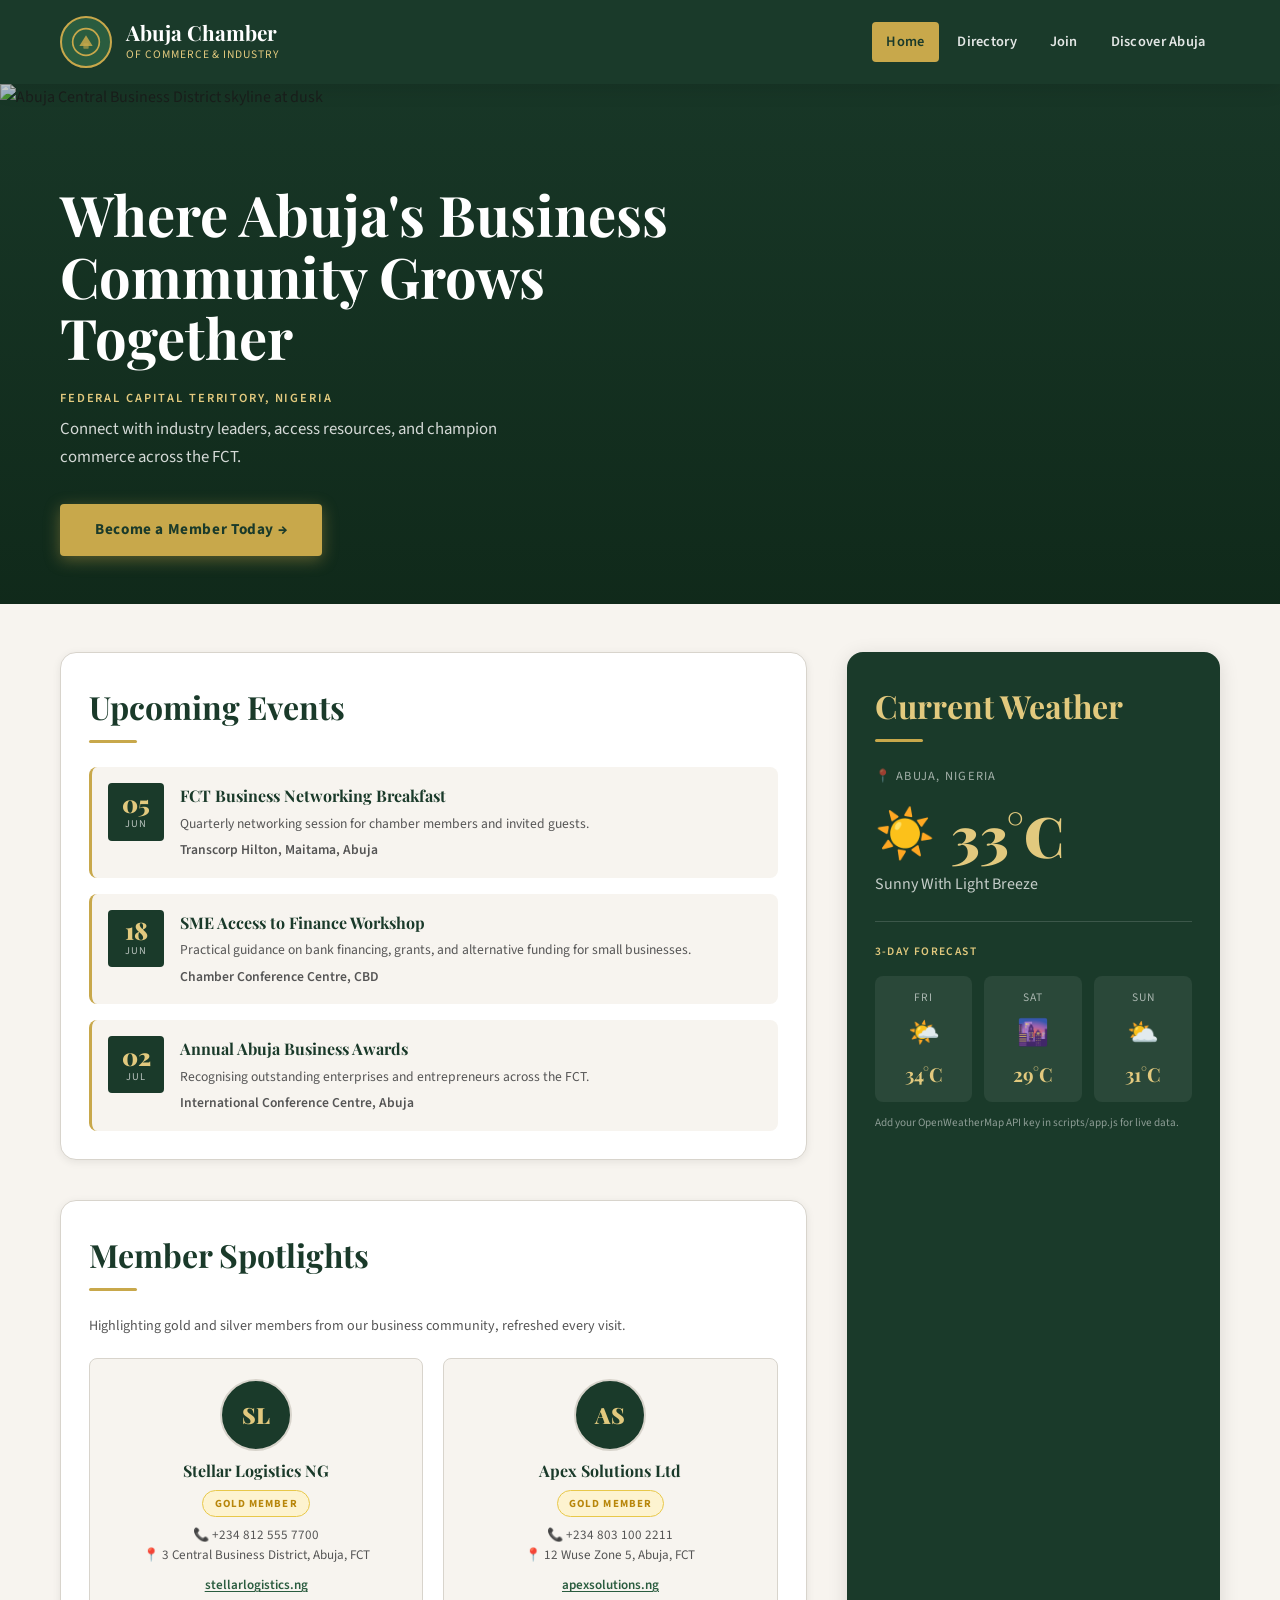
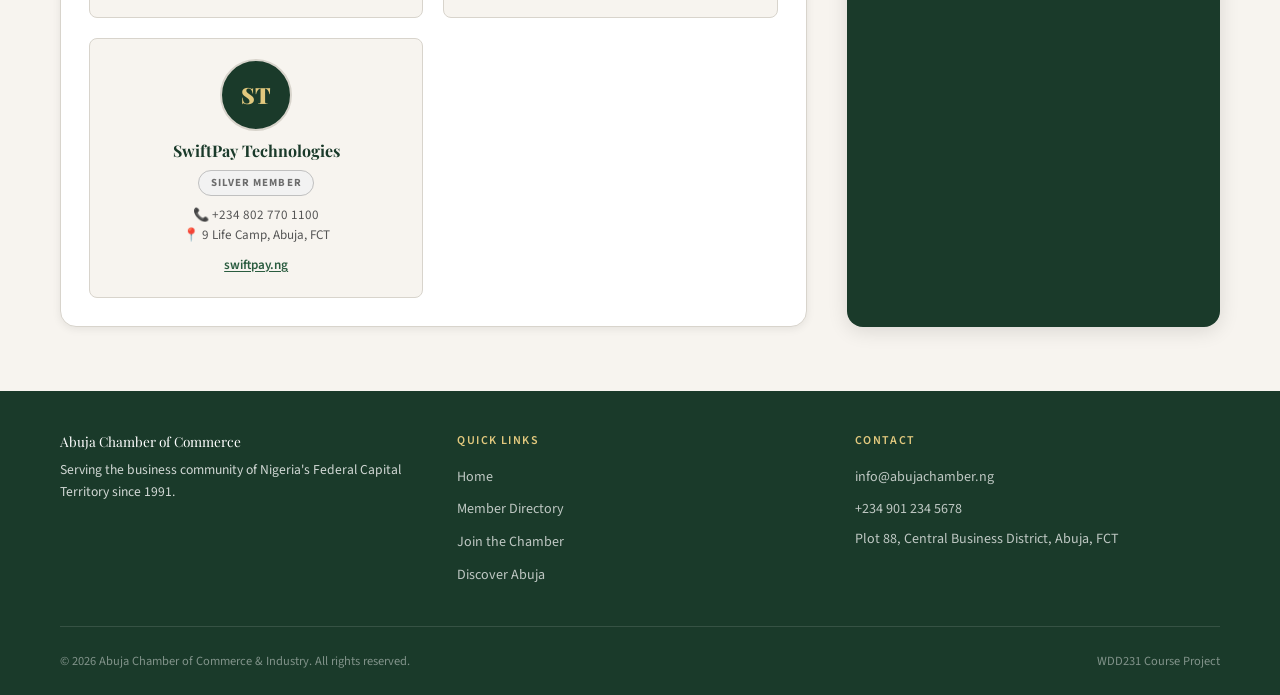
==== chamber/index.html @ aaacee03 "entire re-commit" ====
<!DOCTYPE html>
<html lang="en">
<head>
  <meta charset="UTF-8">
  <meta name="viewport" content="width=device-width, initial-scale=1.0">
  <meta name="description" content="Welcome to the Abuja Chamber of Commerce — connecting businesses, driving growth, and building community across the Federal Capital Territory of Nigeria.">
  <meta name="author" content="Abuja Chamber of Commerce">

  <meta property="og:title" content="Abuja Chamber of Commerce and Industry | Federal Capital Territory">
  <meta property="og:description" content="Connecting businesses across Abuja's Federal Capital Territory. Join Nigeria's premier business chamber today.">
  <meta property="og:type" content="website">
  <meta property="og:url" content="https://chattkato.github.io/wdd231/chamber/">
  <meta property="og:image" content="https://chattkato.github.io/wdd231/chamber/images/hero.svg">

  <title>Home | Abuja Chamber of Commerce and Industry</title>

  <link rel="icon" type="image/svg+xml" href="images/favicon.svg">

  <link rel="preconnect" href="https://fonts.googleapis.com">
  <link rel="preconnect" href="https://fonts.gstatic.com" crossorigin>
  <link href="https://fonts.googleapis.com/css2?family=Playfair+Display:wght@700;900&family=Source+Sans+3:wght@300;400;600&display=swap" rel="stylesheet">

  <link rel="stylesheet" href="styles/normalize.css">
  <link rel="stylesheet" href="styles/styles.css">
</head>
<body>

  <header class="site-header">
    <div class="container header-inner">

      <div class="brand">
        <div class="brand-logo" aria-hidden="true">
          <svg viewBox="0 0 48 48" fill="none" xmlns="http://www.w3.org/2000/svg">
            <circle cx="24" cy="24" r="20" stroke="#c8a84b" stroke-width="2.5"/>
            <path d="M14 30 L24 14 L34 30 Z" fill="#c8a84b" opacity="0.85"/>
            <rect x="20" y="26" width="8" height="8" rx="1" fill="#c8a84b" opacity="0.6"/>
          </svg>
        </div>
        <div class="brand-text">
          <span class="brand-name">Abuja Chamber</span>
          <span class="brand-sub">of Commerce &amp; Industry</span>
        </div>
      </div>

      <button
        class="nav-toggle"
        aria-label="Toggle navigation menu"
        aria-expanded="false"
        aria-controls="main-nav"
        type="button"
      >
        <span></span>
        <span></span>
        <span></span>
      </button>

      <nav class="site-nav" id="main-nav" aria-label="Main navigation">
        <ul role="list">
          <li><a href="index.html" aria-current="page">Home</a></li>
          <li><a href="directory.html">Directory</a></li>
          <li><a href="join.html">Join</a></li>
          <li><a href="discover.html">Discover Abuja</a></li>
        </ul>
      </nav>

    </div>
  </header>

  <main id="main-content">

    <section class="hero" aria-label="Welcome banner">

      <img
        class="hero-image"
        src="images/hero.svg"
        alt="Abuja Central Business District skyline at dusk"
        loading="eager"
        width="1200"
        height="520"
      >

      <div class="hero-overlay" aria-hidden="true"></div>

      <div class="hero-content container">
        <h1 class="hero-title">Where Abuja's Business Community Grows Together</h1>
        <p class="hero-eyebrow">Federal Capital Territory, Nigeria</p>
        <p class="hero-subtitle">Connect with industry leaders, access resources, and champion commerce across the FCT.</p>
        <a href="join.html" class="cta-btn">Become a Member Today &rarr;</a>
      </div>

    </section>

    <div class="home-main">
      <div class="container">
        <div class="home-grid">

          <section class="events-section" aria-labelledby="events-heading">
            <h2 class="section-title" id="events-heading">Upcoming Events</h2>

            <div class="events-list">

              <article class="event-card">
                <div class="event-date" aria-label="June 5">
                  <span class="day">05</span>
                  <span class="month">Jun</span>
                </div>
                <div class="event-info">
                  <h3>FCT Business Networking Breakfast</h3>
                  <p>Quarterly networking session for chamber members and invited guests.</p>
                  <p class="event-location">Transcorp Hilton, Maitama, Abuja</p>
                </div>
              </article>

              <article class="event-card">
                <div class="event-date" aria-label="June 18">
                  <span class="day">18</span>
                  <span class="month">Jun</span>
                </div>
                <div class="event-info">
                  <h3>SME Access to Finance Workshop</h3>
                  <p>Practical guidance on bank financing, grants, and alternative funding for small businesses.</p>
                  <p class="event-location">Chamber Conference Centre, CBD</p>
                </div>
              </article>

              <article class="event-card">
                <div class="event-date" aria-label="July 2">
                  <span class="day">02</span>
                  <span class="month">Jul</span>
                </div>
                <div class="event-info">
                  <h3>Annual Abuja Business Awards</h3>
                  <p>Recognising outstanding enterprises and entrepreneurs across the FCT.</p>
                  <p class="event-location">International Conference Centre, Abuja</p>
                </div>
              </article>

            </div>
          </section>

          <section class="weather-section" aria-labelledby="weather-heading">
            <h2 class="section-title" id="weather-heading">Current Weather</h2>
            <div id="weather-container" aria-live="polite">
              <p class="weather-loading">Loading weather data&hellip;</p>
            </div>
          </section>

          <section class="spotlight-section" aria-labelledby="spotlight-heading">
            <h2 class="section-title" id="spotlight-heading">Member Spotlights</h2>
            <p class="spotlight-intro">Highlighting gold and silver members from our business community, refreshed every visit.</p>
            <div class="spotlight-grid" id="spotlight-grid" aria-live="polite">
              <p class="spotlight-loading">Loading member spotlights&hellip;</p>
            </div>
          </section>

        </div>
      </div>
    </div>

  </main>

  <footer class="site-footer">
    <div class="container">
      <div class="footer-grid">

        <div class="footer-brand">
          <p class="footer-brand-name">Abuja Chamber of Commerce</p>
          <p>Serving the business community of Nigeria's Federal Capital Territory since 1991.</p>
        </div>

        <div class="footer-col">
          <h2>Quick Links</h2>
          <ul role="list">
            <li><a href="index.html">Home</a></li>
            <li><a href="directory.html">Member Directory</a></li>
            <li><a href="join.html">Join the Chamber</a></li>
            <li><a href="discover.html">Discover Abuja</a></li>
          </ul>
        </div>

        <div class="footer-col">
          <h2>Contact</h2>
          <ul role="list">
            <li><a href="mailto:info@abujachamber.ng">info@abujachamber.ng</a></li>
            <li><a href="tel:+2349012345678">+234 901 234 5678</a></li>
            <li>Plot 88, Central Business District, Abuja, FCT</li>
          </ul>
        </div>

      </div>

      <div class="footer-bottom">
        <p>&copy; <span id="current-year"></span> Abuja Chamber of Commerce &amp; Industry. All rights reserved.</p>
        <p>WDD231 Course Project</p>
      </div>
    </div>
  </footer>

  <script src="scripts/app.js" defer></script>
</body>
</html>
---- chamber/styles/styles.css ----
/* ============================================
   Abuja Chamber of Commerce – styles.css
   ============================================ */

/* --- CSS Custom Properties --- */
:root {
  --color-primary: #1a3a2a;
  --color-primary-light: #2a5c3f;
  --color-accent: #c8a84b;
  --color-accent-light: #e2c97e;
  --color-bg: #f7f4ef;
  --color-bg-alt: #edeae3;
  --color-text: #1c1c1c;
  --color-text-muted: #555555;
  --color-white: #ffffff;
  --color-border: #d8d4cc;
  --color-gold-badge: #b8860b;
  --color-silver-badge: #6c6c6c;

  --font-display: 'Playfair Display', Georgia, serif;
  --font-body: 'Source Sans 3', 'Segoe UI', sans-serif;

  --radius-sm: 4px;
  --radius-md: 8px;
  --radius-lg: 16px;

  --shadow-sm: 0 2px 8px rgba(0,0,0,0.08);
  --shadow-md: 0 4px 20px rgba(0,0,0,0.12);
  --shadow-lg: 0 8px 40px rgba(0,0,0,0.16);

  --max-width: 1200px;
  --transition: 0.25s ease;
}

/* --- Base --- */
*, *::before, *::after {
  box-sizing: border-box;
  margin: 0;
  padding: 0;
}

html { scroll-behavior: smooth; }

body {
  font-family: var(--font-body);
  background: var(--color-bg);
  color: var(--color-text);
  font-size: 1rem;
  line-height: 1.65;
}

img {
  max-width: 100%;
  display: block;
}

a { color: inherit; text-decoration: none; }

ul { list-style: none; }

/* --- Utility --- */
.container {
  width: 100%;
  max-width: var(--max-width);
  margin-inline: auto;
  padding-inline: 1.25rem;
}

.section-title {
  font-family: var(--font-display);
  font-size: clamp(1.5rem, 3vw, 2rem);
  color: var(--color-primary);
  margin-bottom: 1.5rem;
  position: relative;
  padding-bottom: 0.6rem;
}

.section-title::after {
  content: '';
  position: absolute;
  left: 0;
  bottom: 0;
  width: 48px;
  height: 3px;
  background: var(--color-accent);
  border-radius: 2px;
}

.page-body {
  padding: 3rem 0 4rem;
  min-height: 60vh;
}

.page-intro {
  color: var(--color-text-muted);
  max-width: 540px;
  margin-bottom: 2rem;
}

.inline-link {
  color: var(--color-primary-light);
  font-weight: 600;
  text-decoration: underline;
  text-underline-offset: 2px;
}

.inline-link:hover { color: var(--color-accent); }

/* ============================================
   HEADER
   ============================================ */
.site-header {
  background: var(--color-primary);
  color: var(--color-white);
  padding: 1rem 0;
  position: sticky;
  top: 0;
  z-index: 100;
  box-shadow: var(--shadow-md);
}

.header-inner {
  display: flex;
  align-items: center;
  justify-content: space-between;
  gap: 1rem;
}

.brand {
  display: flex;
  align-items: center;
  gap: 0.9rem;
}

.brand-logo {
  width: 52px;
  height: 52px;
  border-radius: 50%;
  border: 2px solid var(--color-accent);
  background: var(--color-primary-light);
  display: flex;
  align-items: center;
  justify-content: center;
  flex-shrink: 0;
  overflow: hidden;
}

.brand-logo svg {
  width: 32px;
  height: 32px;
}

.brand-text {
  display: flex;
  flex-direction: column;
}

.brand-name {
  font-family: var(--font-display);
  font-size: clamp(1rem, 2.5vw, 1.3rem);
  font-weight: 700;
  line-height: 1.2;
  color: var(--color-white);
}

.brand-sub {
  font-size: 0.72rem;
  color: var(--color-accent-light);
  letter-spacing: 0.08em;
  text-transform: uppercase;
}

/* --- Hamburger --- */
.nav-toggle {
  display: none;
  background: none;
  border: 2px solid transparent;
  border-radius: var(--radius-sm);
  cursor: pointer;
  flex-direction: column;
  gap: 5px;
  padding: 6px;
}

.nav-toggle:focus-visible {
  border-color: var(--color-accent);
  outline: none;
}

.nav-toggle span {
  display: block;
  width: 24px;
  height: 2px;
  background: var(--color-white);
  border-radius: 2px;
  transition: transform var(--transition), opacity var(--transition);
}

.nav-toggle.open span:nth-child(1) { transform: translateY(7px) rotate(45deg); }
.nav-toggle.open span:nth-child(2) { opacity: 0; }
.nav-toggle.open span:nth-child(3) { transform: translateY(-7px) rotate(-45deg); }

/* --- Navigation --- */
.site-nav ul {
  display: flex;
  align-items: center;
  gap: 0.25rem;
}

.site-nav a {
  display: block;
  padding: 0.5rem 0.9rem;
  border-radius: var(--radius-sm);
  font-size: 0.9rem;
  font-weight: 600;
  letter-spacing: 0.02em;
  color: rgba(255,255,255,0.88);
  transition: background var(--transition), color var(--transition);
}

.site-nav a:hover,
.site-nav a[aria-current="page"] {
  background: var(--color-accent);
  color: var(--color-primary);
}

/* ============================================
   HERO SECTION
   ============================================ */
.hero {
  position: relative;
  min-height: 520px;
  display: flex;
  align-items: flex-end;
  overflow: hidden;
  background: var(--color-primary);
}

.hero-image {
  position: absolute;
  inset: 0;
  width: 100%;
  height: 100%;
  object-fit: cover;
  object-position: center;
}

.hero-overlay {
  position: absolute;
  inset: 0;
  background: linear-gradient(
    to top,
    rgba(15, 40, 25, 0.92) 0%,
    rgba(15, 40, 25, 0.55) 50%,
    rgba(15, 40, 25, 0.2) 100%
  );
}

.hero-content {
  position: relative;
  z-index: 2;
  width: 100%;
  padding: 3rem 1.25rem;
}

.hero-eyebrow {
  font-size: 0.78rem;
  font-weight: 600;
  letter-spacing: 0.15em;
  text-transform: uppercase;
  color: var(--color-accent-light);
  margin-bottom: 0.5rem;
}

.hero-title {
  font-family: var(--font-display);
  font-size: clamp(2rem, 5vw, 3.5rem);
  line-height: 1.1;
  color: var(--color-white);
  max-width: 680px;
  margin-bottom: 1.25rem;
}

.hero-subtitle {
  font-size: 1.05rem;
  color: rgba(255,255,255,0.82);
  max-width: 500px;
  margin-bottom: 2rem;
}

.cta-btn {
  display: inline-block;
  padding: 0.85rem 2.2rem;
  background: var(--color-accent);
  color: var(--color-primary);
  font-weight: 700;
  font-size: 0.95rem;
  letter-spacing: 0.04em;
  border-radius: var(--radius-sm);
  transition: background var(--transition), transform var(--transition), box-shadow var(--transition);
  box-shadow: 0 4px 16px rgba(200,168,75,0.4);
}

.cta-btn:hover {
  background: var(--color-accent-light);
  transform: translateY(-2px);
  box-shadow: 0 6px 24px rgba(200,168,75,0.5);
}

/* ============================================
   HOME MAIN GRID
   ============================================ */
.home-main {
  padding: 3rem 0 4rem;
}

.home-grid {
  display: grid;
  grid-template-columns: 1fr;
  gap: 2.5rem;
}

@media (min-width: 768px) {
  .home-grid {
    grid-template-columns: 1fr 1fr;
  }

  .spotlight-section {
    grid-column: 1 / -1;
  }
}

@media (min-width: 1024px) {
  .home-grid {
    grid-template-columns: 2fr 1fr;
  }

  .events-section  { grid-column: 1; grid-row: 1; }
  .weather-section { grid-column: 2; grid-row: 1 / 3; }
  .spotlight-section { grid-column: 1; grid-row: 2; }
}

/* ============================================
   WEATHER SECTION
   ============================================ */
.weather-section {
  background: var(--color-primary);
  color: var(--color-white);
  border-radius: var(--radius-lg);
  padding: 1.75rem;
  box-shadow: var(--shadow-md);
}

.weather-section .section-title { color: var(--color-accent-light); }
.weather-section .section-title::after { background: var(--color-accent); }

.weather-location {
  font-size: 0.78rem;
  letter-spacing: 0.1em;
  text-transform: uppercase;
  color: rgba(255,255,255,0.6);
  margin-bottom: 1.25rem;
}

.weather-current {
  display: flex;
  align-items: center;
  gap: 1rem;
  margin-bottom: 0.5rem;
}

.weather-icon { font-size: 3rem; line-height: 1; }

.weather-temp {
  font-family: var(--font-display);
  font-size: 3.5rem;
  font-weight: 900;
  line-height: 1;
  color: var(--color-accent-light);
}

.weather-desc {
  font-size: 1rem;
  color: rgba(255,255,255,0.75);
  text-transform: capitalize;
  margin-bottom: 1.5rem;
}

.weather-divider {
  border: none;
  border-top: 1px solid rgba(255,255,255,0.15);
  margin: 1.25rem 0;
}

.forecast-title {
  font-size: 0.72rem;
  letter-spacing: 0.12em;
  text-transform: uppercase;
  color: var(--color-accent-light);
  margin-bottom: 0.9rem;
  font-weight: 600;
}

.forecast-grid {
  display: grid;
  grid-template-columns: repeat(3, 1fr);
  gap: 0.75rem;
}

.forecast-day {
  background: rgba(255,255,255,0.07);
  border-radius: var(--radius-md);
  padding: 0.75rem 0.5rem;
  text-align: center;
}

.forecast-day-name {
  font-size: 0.72rem;
  text-transform: uppercase;
  letter-spacing: 0.08em;
  color: rgba(255,255,255,0.6);
  margin-bottom: 0.3rem;
}

.forecast-day-icon { font-size: 1.6rem; margin-bottom: 0.3rem; }

.forecast-day-temp {
  font-family: var(--font-display);
  font-size: 1.2rem;
  font-weight: 700;
  color: var(--color-accent-light);
}

.weather-loading, .weather-error {
  color: rgba(255,255,255,0.6);
  font-style: italic;
  padding: 1rem 0;
}

.weather-api-note {
  font-size: 0.7rem;
  opacity: 0.5;
  margin-top: 0.75rem;
}

/* ============================================
   EVENTS SECTION
   ============================================ */
.events-section {
  background: var(--color-white);
  border-radius: var(--radius-lg);
  padding: 1.75rem;
  box-shadow: var(--shadow-sm);
  border: 1px solid var(--color-border);
}

.events-list {
  display: flex;
  flex-direction: column;
  gap: 1rem;
}

.event-card {
  display: grid;
  grid-template-columns: 56px 1fr;
  gap: 1rem;
  align-items: start;
  padding: 1rem;
  border-radius: var(--radius-md);
  background: var(--color-bg);
  border-left: 3px solid var(--color-accent);
  transition: box-shadow var(--transition);
}

.event-card:hover { box-shadow: var(--shadow-sm); }

.event-date {
  text-align: center;
  background: var(--color-primary);
  color: var(--color-white);
  border-radius: var(--radius-sm);
  padding: 0.5rem 0.25rem;
}

.event-date .day {
  display: block;
  font-family: var(--font-display);
  font-size: 1.5rem;
  font-weight: 900;
  line-height: 1;
  color: var(--color-accent-light);
}

.event-date .month {
  display: block;
  font-size: 0.65rem;
  text-transform: uppercase;
  letter-spacing: 0.08em;
  color: rgba(255,255,255,0.7);
}

.event-info h3 {
  font-family: var(--font-display);
  font-size: 1rem;
  color: var(--color-primary);
  margin-bottom: 0.2rem;
}

.event-info p {
  font-size: 0.85rem;
  color: var(--color-text-muted);
}

.event-location {
  font-size: 0.78rem;
  color: var(--color-accent);
  font-weight: 600;
  margin-top: 0.25rem;
}

/* ============================================
   SPOTLIGHT SECTION
   ============================================ */
.spotlight-section {
  background: var(--color-white);
  border-radius: var(--radius-lg);
  padding: 1.75rem;
  box-shadow: var(--shadow-sm);
  border: 1px solid var(--color-border);
}

.spotlight-intro {
  font-size: 0.88rem;
  color: var(--color-text-muted);
  margin-bottom: 1.25rem;
}

.spotlight-grid {
  display: grid;
  grid-template-columns: repeat(auto-fit, minmax(220px, 1fr));
  gap: 1.25rem;
}

.spotlight-card {
  border: 1px solid var(--color-border);
  border-radius: var(--radius-md);
  padding: 1.25rem;
  background: var(--color-bg);
  display: flex;
  flex-direction: column;
  align-items: center;
  text-align: center;
  gap: 0.6rem;
  transition: box-shadow var(--transition), transform var(--transition);
}

.spotlight-card:hover {
  box-shadow: var(--shadow-md);
  transform: translateY(-3px);
}

.spotlight-logo-placeholder {
  width: 72px;
  height: 72px;
  border-radius: 50%;
  background: var(--color-primary);
  display: flex;
  align-items: center;
  justify-content: center;
  font-family: var(--font-display);
  font-size: 1.4rem;
  font-weight: 900;
  color: var(--color-accent-light);
  border: 2px solid var(--color-border);
  flex-shrink: 0;
}

.spotlight-name {
  font-family: var(--font-display);
  font-size: 1rem;
  font-weight: 700;
  color: var(--color-primary);
  line-height: 1.25;
}

.spotlight-badge {
  display: inline-block;
  padding: 0.2rem 0.7rem;
  border-radius: 999px;
  font-size: 0.68rem;
  font-weight: 700;
  letter-spacing: 0.1em;
  text-transform: uppercase;
}

.badge-gold {
  background: #fdf3d0;
  color: var(--color-gold-badge);
  border: 1px solid #e8c84a;
}

.badge-silver {
  background: #f2f2f2;
  color: var(--color-silver-badge);
  border: 1px solid #c0c0c0;
}

.spotlight-info {
  font-size: 0.82rem;
  color: var(--color-text-muted);
  line-height: 1.5;
  width: 100%;
}

.spotlight-info span { display: block; }

.spotlight-website {
  font-size: 0.82rem;
  color: var(--color-primary-light);
  font-weight: 600;
  text-decoration: underline;
  text-underline-offset: 2px;
}

.spotlight-website:hover { color: var(--color-accent); }

.spotlight-loading {
  color: var(--color-text-muted);
  font-style: italic;
  padding: 1rem 0;
}

/* ============================================
   DIRECTORY PAGE
   ============================================ */
.directory-controls {
  display: flex;
  gap: 0.5rem;
  margin-bottom: 1.5rem;
}

.view-btn {
  padding: 0.45rem 1.1rem;
  border: 2px solid var(--color-primary);
  border-radius: var(--radius-sm);
  background: transparent;
  color: var(--color-primary);
  font-weight: 600;
  font-size: 0.85rem;
  cursor: pointer;
  transition: background var(--transition), color var(--transition);
}

.view-btn.active,
.view-btn:hover {
  background: var(--color-primary);
  color: var(--color-white);
}

.directory-grid {
  display: grid;
  grid-template-columns: repeat(auto-fill, minmax(260px, 1fr));
  gap: 1.25rem;
}

.directory-list {
  display: flex;
  flex-direction: column;
  gap: 0.75rem;
}

.dir-card {
  background: var(--color-white);
  border: 1px solid var(--color-border);
  border-radius: var(--radius-md);
  padding: 1.25rem;
  display: flex;
  flex-direction: column;
  gap: 0.5rem;
  transition: box-shadow var(--transition);
}

.dir-card:hover { box-shadow: var(--shadow-md); }

.dir-card h3 {
  font-family: var(--font-display);
  font-size: 1rem;
  color: var(--color-primary);
}

.dir-card p {
  font-size: 0.84rem;
  color: var(--color-text-muted);
}

.dir-card a {
  font-size: 0.84rem;
  color: var(--color-primary-light);
  text-decoration: underline;
  text-underline-offset: 2px;
}

.dir-badge {
  display: inline-block;
  padding: 0.15rem 0.55rem;
  border-radius: 999px;
  font-size: 0.65rem;
  font-weight: 700;
  text-transform: uppercase;
  letter-spacing: 0.08em;
  width: fit-content;
}

.dir-badge-gold   { background: #fdf3d0; color: #b8860b; border: 1px solid #e8c84a; }
.dir-badge-silver { background: #f2f2f2; color: #6c6c6c; border: 1px solid #c0c0c0; }
.dir-badge-bronze { background: #fff4ec; color: #a05020; border: 1px solid #d4884a; }

/* ============================================
   FOOTER
   ============================================ */
.site-footer {
  background: var(--color-primary);
  color: rgba(255,255,255,0.8);
  padding: 2.5rem 0 1.5rem;
}

.footer-grid {
  display: grid;
  grid-template-columns: 1fr;
  gap: 2rem;
  padding-bottom: 2rem;
  border-bottom: 1px solid rgba(255,255,255,0.12);
  margin-bottom: 1.5rem;
}

@media (min-width: 600px) {
  .footer-grid { grid-template-columns: repeat(2, 1fr); }
}

@media (min-width: 900px) {
  .footer-grid { grid-template-columns: repeat(3, 1fr); }
}

.footer-brand-name {
  font-family: var(--font-display);
  font-size: 1.2rem;
  color: var(--color-white);
  margin-bottom: 0.4rem;
}

.footer-brand p {
  font-size: 0.85rem;
  line-height: 1.6;
}

.footer-col h2 {
  font-size: 0.75rem;
  text-transform: uppercase;
  letter-spacing: 0.12em;
  color: var(--color-accent-light);
  margin-bottom: 0.75rem;
  font-weight: 600;
}

.footer-col li { margin-bottom: 0.4rem; }

.footer-col a {
  font-size: 0.88rem;
  color: rgba(255,255,255,0.72);
  transition: color var(--transition);
}

.footer-col a:hover { color: var(--color-accent-light); }

.footer-col li:not(:has(a)) {
  font-size: 0.88rem;
  color: rgba(255,255,255,0.72);
}

.footer-bottom {
  display: flex;
  flex-wrap: wrap;
  justify-content: space-between;
  gap: 0.5rem;
  font-size: 0.78rem;
  color: rgba(255,255,255,0.45);
}

/* ============================================
   RESPONSIVE - MOBILE NAV
   ============================================ */
@media (max-width: 767px) {
  .nav-toggle { display: flex; }

  .site-nav {
    display: none;
    position: absolute;
    top: 100%;
    left: 0;
    right: 0;
    background: var(--color-primary-light);
    padding: 1rem;
    box-shadow: var(--shadow-md);
  }

  .site-nav.open { display: block; }

  .site-nav ul {
    flex-direction: column;
    align-items: stretch;
    gap: 0.25rem;
  }

  .site-nav a {
    padding: 0.75rem 1rem;
    border-radius: var(--radius-sm);
  }

  .site-header { position: relative; }
}
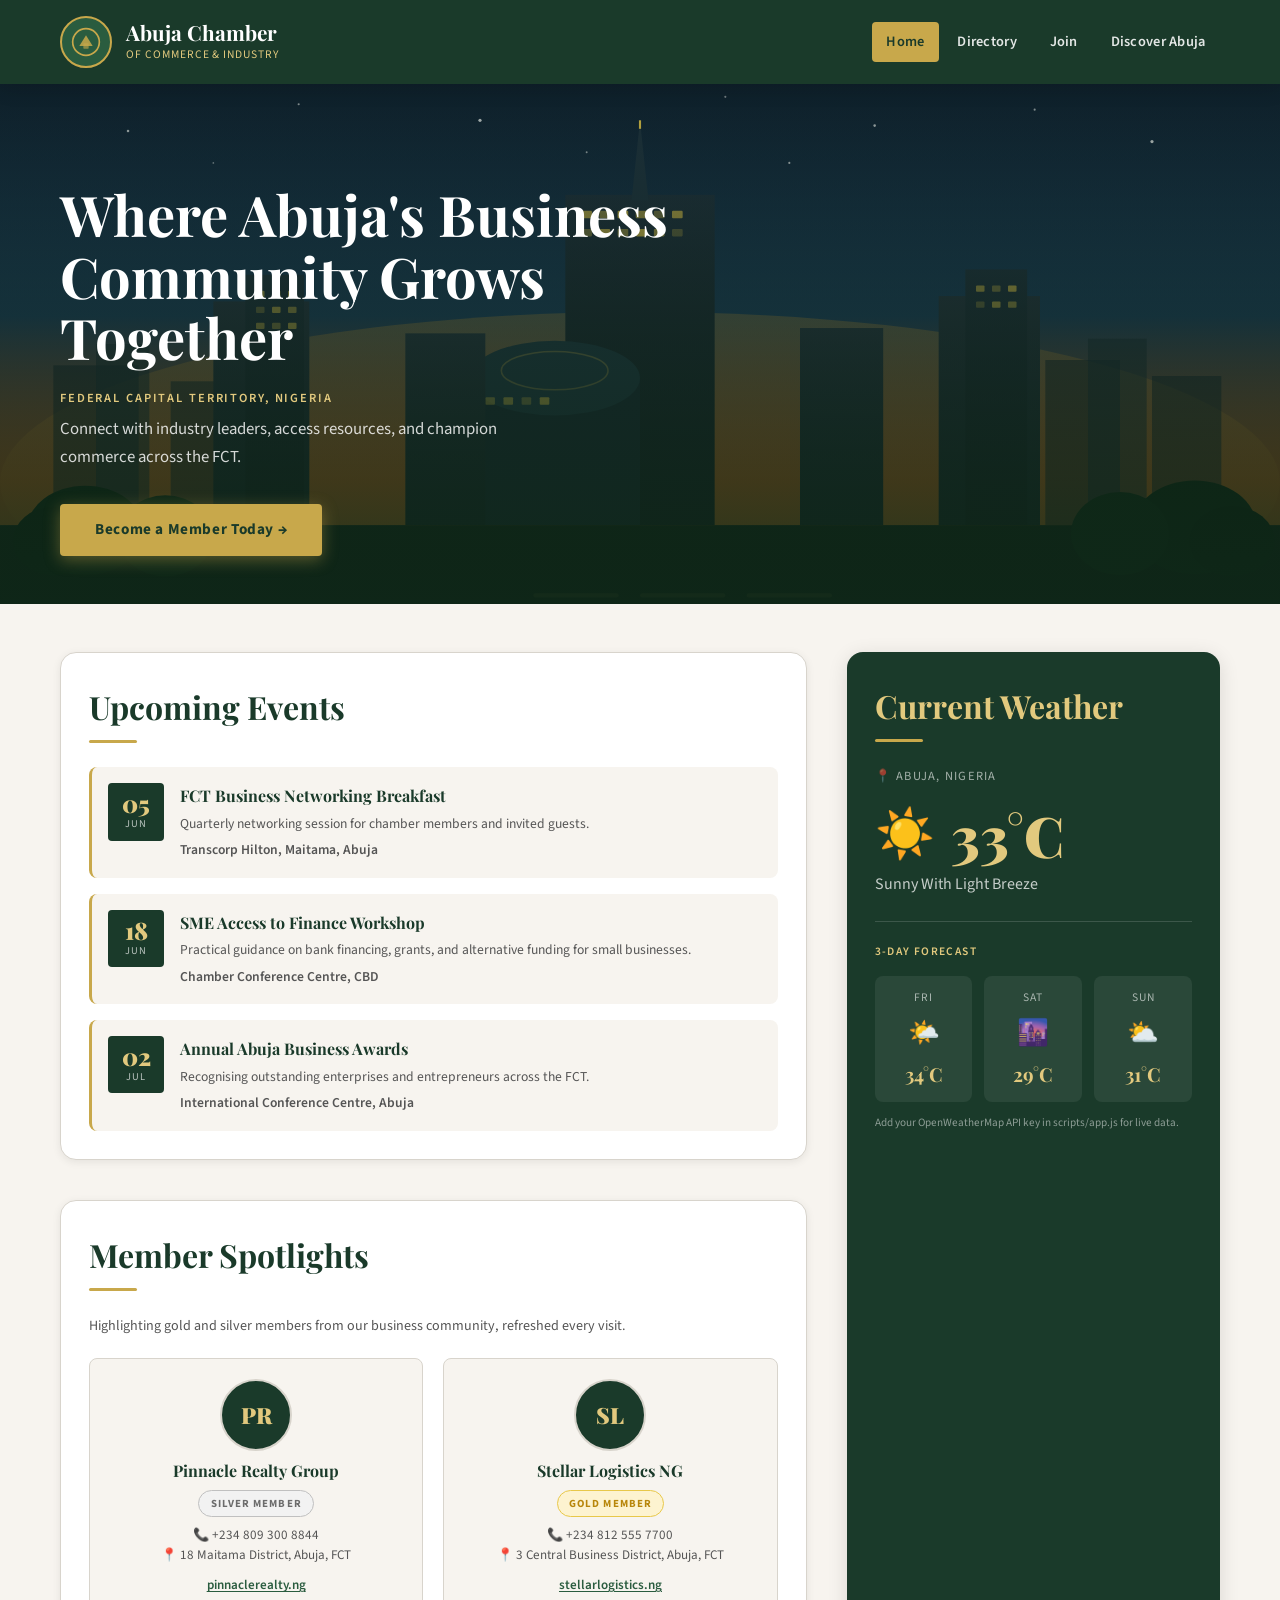
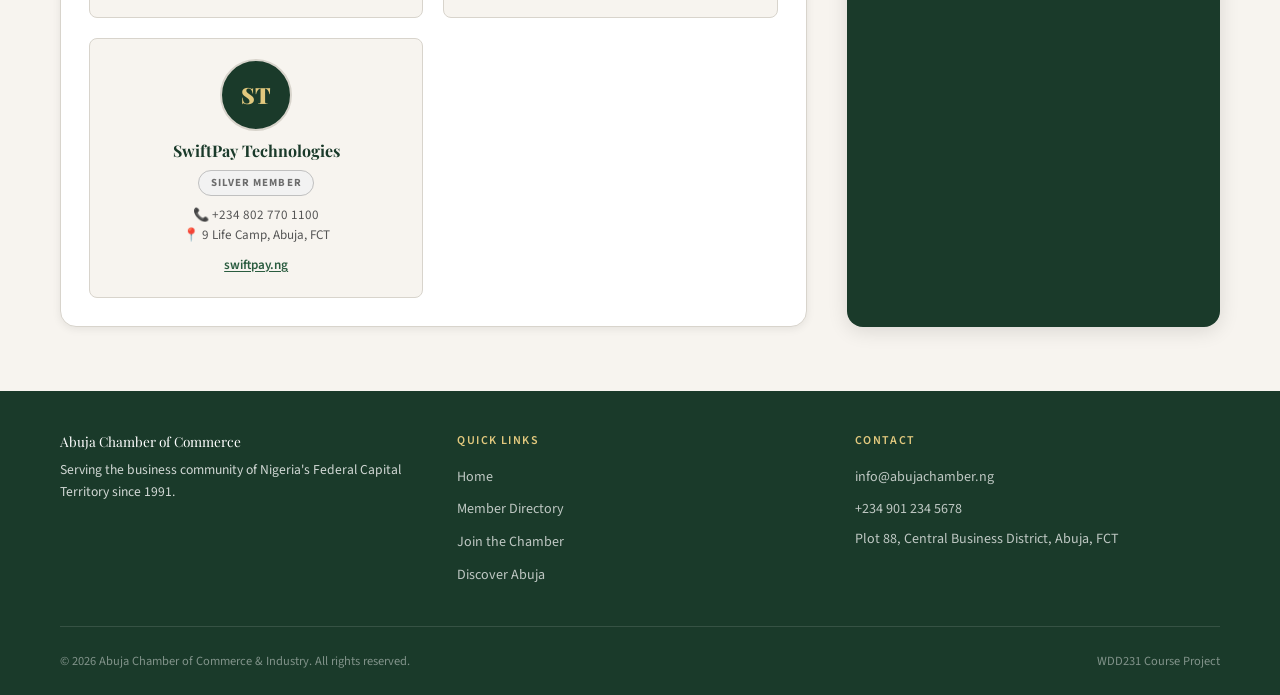
==== commit 39b6fcef: "wk 3 entire re-commit" ====
--- a/chamber/index.html
+++ b/chamber/index.html
@@ -4,12 +4,12 @@
   <meta charset="UTF-8">
   <meta name="viewport" content="width=device-width, initial-scale=1.0">
   <meta name="description" content="Welcome to the Abuja Chamber of Commerce — connecting businesses, driving growth, and building community across the Federal Capital Territory of Nigeria.">
-  <meta name="author" content="Abuja Chamber of Commerce">
+  <meta name="author" content="Chatt Kato">
 
   <meta property="og:title" content="Abuja Chamber of Commerce and Industry | Federal Capital Territory">
   <meta property="og:description" content="Connecting businesses across Abuja's Federal Capital Territory. Join Nigeria's premier business chamber today.">
   <meta property="og:type" content="website">
-  <meta property="og:url" content="https://chattkato.github.io/wdd231/chamber/">
+  <meta property="og:url" content="https://chattkato.github.io/wdd231/chamber/index.html">
   <meta property="og:image" content="https://chattkato.github.io/wdd231/chamber/images/hero.svg">
 
   <title>Home | Abuja Chamber of Commerce and Industry</title>
@@ -69,7 +69,6 @@
   <main id="main-content">
 
     <section class="hero" aria-label="Welcome banner">
-
       <img
         class="hero-image"
         src="images/hero.svg"
@@ -78,16 +77,13 @@
         width="1200"
         height="520"
       >
-
       <div class="hero-overlay" aria-hidden="true"></div>
-
       <div class="hero-content container">
         <h1 class="hero-title">Where Abuja's Business Community Grows Together</h1>
         <p class="hero-eyebrow">Federal Capital Territory, Nigeria</p>
         <p class="hero-subtitle">Connect with industry leaders, access resources, and champion commerce across the FCT.</p>
         <a href="join.html" class="cta-btn">Become a Member Today &rarr;</a>
       </div>
-
     </section>
 
     <div class="home-main">
@@ -96,7 +92,6 @@
 
           <section class="events-section" aria-labelledby="events-heading">
             <h2 class="section-title" id="events-heading">Upcoming Events</h2>
-
             <div class="events-list">
 
               <article class="event-card">
@@ -188,7 +183,6 @@
         </div>
 
       </div>
-
       <div class="footer-bottom">
         <p>&copy; <span id="current-year"></span> Abuja Chamber of Commerce &amp; Industry. All rights reserved.</p>
         <p>WDD231 Course Project</p>
--- a/chamber/styles/styles.css
+++ b/chamber/styles/styles.css
@@ -2,14 +2,12 @@
    Abuja Chamber of Commerce – styles.css
    ============================================ */
 
-/* --- CSS Custom Properties --- */
 :root {
   --color-primary: #1a3a2a;
   --color-primary-light: #2a5c3f;
   --color-accent: #c8a84b;
   --color-accent-light: #e2c97e;
   --color-bg: #f7f4ef;
-  --color-bg-alt: #edeae3;
   --color-text: #1c1c1c;
   --color-text-muted: #555555;
   --color-white: #ffffff;
@@ -24,15 +22,14 @@
   --radius-md: 8px;
   --radius-lg: 16px;
 
-  --shadow-sm: 0 2px 8px rgba(0,0,0,0.08);
-  --shadow-md: 0 4px 20px rgba(0,0,0,0.12);
-  --shadow-lg: 0 8px 40px rgba(0,0,0,0.16);
+  --shadow-sm: 0 2px 8px rgba(0, 0, 0, 0.08);
+  --shadow-md: 0 4px 20px rgba(0, 0, 0, 0.12);
 
   --max-width: 1200px;
   --transition: 0.25s ease;
 }
 
-/* --- Base --- */
+/* --- Reset --- */
 *, *::before, *::after {
   box-sizing: border-box;
   margin: 0;
@@ -84,6 +81,10 @@
   height: 3px;
   background: var(--color-accent);
   border-radius: 2px;
+}
+
+.page-h1 {
+  color: var(--color-primary);
 }
 
 .page-body {
@@ -214,7 +215,7 @@
   font-size: 0.9rem;
   font-weight: 600;
   letter-spacing: 0.02em;
-  color: rgba(255,255,255,0.88);
+  color: rgba(255, 255, 255, 0.88);
   transition: background var(--transition), color var(--transition);
 }
 
@@ -225,7 +226,7 @@
 }
 
 /* ============================================
-   HERO SECTION
+   HERO
    ============================================ */
 .hero {
   position: relative;
@@ -270,6 +271,7 @@
   text-transform: uppercase;
   color: var(--color-accent-light);
   margin-bottom: 0.5rem;
+  margin-top: 0.75rem;
 }
 
 .hero-title {
@@ -283,7 +285,7 @@
 
 .hero-subtitle {
   font-size: 1.05rem;
-  color: rgba(255,255,255,0.82);
+  color: rgba(255, 255, 255, 0.82);
   max-width: 500px;
   margin-bottom: 2rem;
 }
@@ -298,21 +300,19 @@
   letter-spacing: 0.04em;
   border-radius: var(--radius-sm);
   transition: background var(--transition), transform var(--transition), box-shadow var(--transition);
-  box-shadow: 0 4px 16px rgba(200,168,75,0.4);
+  box-shadow: 0 4px 16px rgba(200, 168, 75, 0.4);
 }
 
 .cta-btn:hover {
   background: var(--color-accent-light);
   transform: translateY(-2px);
-  box-shadow: 0 6px 24px rgba(200,168,75,0.5);
-}
-
-/* ============================================
-   HOME MAIN GRID
-   ============================================ */
-.home-main {
-  padding: 3rem 0 4rem;
-}
+  box-shadow: 0 6px 24px rgba(200, 168, 75, 0.5);
+}
+
+/* ============================================
+   HOME GRID
+   ============================================ */
+.home-main { padding: 3rem 0 4rem; }
 
 .home-grid {
   display: grid;
@@ -321,27 +321,19 @@
 }
 
 @media (min-width: 768px) {
-  .home-grid {
-    grid-template-columns: 1fr 1fr;
-  }
-
-  .spotlight-section {
-    grid-column: 1 / -1;
-  }
+  .home-grid { grid-template-columns: 1fr 1fr; }
+  .spotlight-section { grid-column: 1 / -1; }
 }
 
 @media (min-width: 1024px) {
-  .home-grid {
-    grid-template-columns: 2fr 1fr;
-  }
-
-  .events-section  { grid-column: 1; grid-row: 1; }
-  .weather-section { grid-column: 2; grid-row: 1 / 3; }
+  .home-grid { grid-template-columns: 2fr 1fr; }
+  .events-section    { grid-column: 1; grid-row: 1; }
+  .weather-section   { grid-column: 2; grid-row: 1 / 3; }
   .spotlight-section { grid-column: 1; grid-row: 2; }
 }
 
 /* ============================================
-   WEATHER SECTION
+   WEATHER
    ============================================ */
 .weather-section {
   background: var(--color-primary);
@@ -358,7 +350,7 @@
   font-size: 0.78rem;
   letter-spacing: 0.1em;
   text-transform: uppercase;
-  color: rgba(255,255,255,0.6);
+  color: rgba(255, 255, 255, 0.6);
   margin-bottom: 1.25rem;
 }
 
@@ -381,14 +373,14 @@
 
 .weather-desc {
   font-size: 1rem;
-  color: rgba(255,255,255,0.75);
+  color: rgba(255, 255, 255, 0.75);
   text-transform: capitalize;
   margin-bottom: 1.5rem;
 }
 
 .weather-divider {
   border: none;
-  border-top: 1px solid rgba(255,255,255,0.15);
+  border-top: 1px solid rgba(255, 255, 255, 0.15);
   margin: 1.25rem 0;
 }
 
@@ -408,7 +400,7 @@
 }
 
 .forecast-day {
-  background: rgba(255,255,255,0.07);
+  background: rgba(255, 255, 255, 0.07);
   border-radius: var(--radius-md);
   padding: 0.75rem 0.5rem;
   text-align: center;
@@ -418,7 +410,7 @@
   font-size: 0.72rem;
   text-transform: uppercase;
   letter-spacing: 0.08em;
-  color: rgba(255,255,255,0.6);
+  color: rgba(255, 255, 255, 0.6);
   margin-bottom: 0.3rem;
 }
 
@@ -431,8 +423,8 @@
   color: var(--color-accent-light);
 }
 
-.weather-loading, .weather-error {
-  color: rgba(255,255,255,0.6);
+.weather-loading {
+  color: rgba(255, 255, 255, 0.6);
   font-style: italic;
   padding: 1rem 0;
 }
@@ -444,7 +436,7 @@
 }
 
 /* ============================================
-   EVENTS SECTION
+   EVENTS
    ============================================ */
 .events-section {
   background: var(--color-white);
@@ -496,7 +488,7 @@
   font-size: 0.65rem;
   text-transform: uppercase;
   letter-spacing: 0.08em;
-  color: rgba(255,255,255,0.7);
+  color: rgba(255, 255, 255, 0.7);
 }
 
 .event-info h3 {
@@ -519,7 +511,7 @@
 }
 
 /* ============================================
-   SPOTLIGHT SECTION
+   SPOTLIGHTS
    ============================================ */
 .spotlight-section {
   background: var(--color-white);
@@ -631,7 +623,7 @@
 }
 
 /* ============================================
-   DIRECTORY PAGE
+   DIRECTORY
    ============================================ */
 .directory-controls {
   display: flex;
@@ -720,7 +712,7 @@
    ============================================ */
 .site-footer {
   background: var(--color-primary);
-  color: rgba(255,255,255,0.8);
+  color: rgba(255, 255, 255, 0.8);
   padding: 2.5rem 0 1.5rem;
 }
 
@@ -729,7 +721,7 @@
   grid-template-columns: 1fr;
   gap: 2rem;
   padding-bottom: 2rem;
-  border-bottom: 1px solid rgba(255,255,255,0.12);
+  border-bottom: 1px solid rgba(255, 255, 255, 0.12);
   margin-bottom: 1.5rem;
 }
 
@@ -766,7 +758,7 @@
 
 .footer-col a {
   font-size: 0.88rem;
-  color: rgba(255,255,255,0.72);
+  color: rgba(255, 255, 255, 0.72);
   transition: color var(--transition);
 }
 
@@ -774,7 +766,7 @@
 
 .footer-col li:not(:has(a)) {
   font-size: 0.88rem;
-  color: rgba(255,255,255,0.72);
+  color: rgba(255, 255, 255, 0.72);
 }
 
 .footer-bottom {
@@ -783,11 +775,11 @@
   justify-content: space-between;
   gap: 0.5rem;
   font-size: 0.78rem;
-  color: rgba(255,255,255,0.45);
-}
-
-/* ============================================
-   RESPONSIVE - MOBILE NAV
+  color: rgba(255, 255, 255, 0.45);
+}
+
+/* ============================================
+   MOBILE NAV
    ============================================ */
 @media (max-width: 767px) {
   .nav-toggle { display: flex; }
@@ -811,10 +803,7 @@
     gap: 0.25rem;
   }
 
-  .site-nav a {
-    padding: 0.75rem 1rem;
-    border-radius: var(--radius-sm);
-  }
+  .site-nav a { padding: 0.75rem 1rem; }
 
   .site-header { position: relative; }
 }
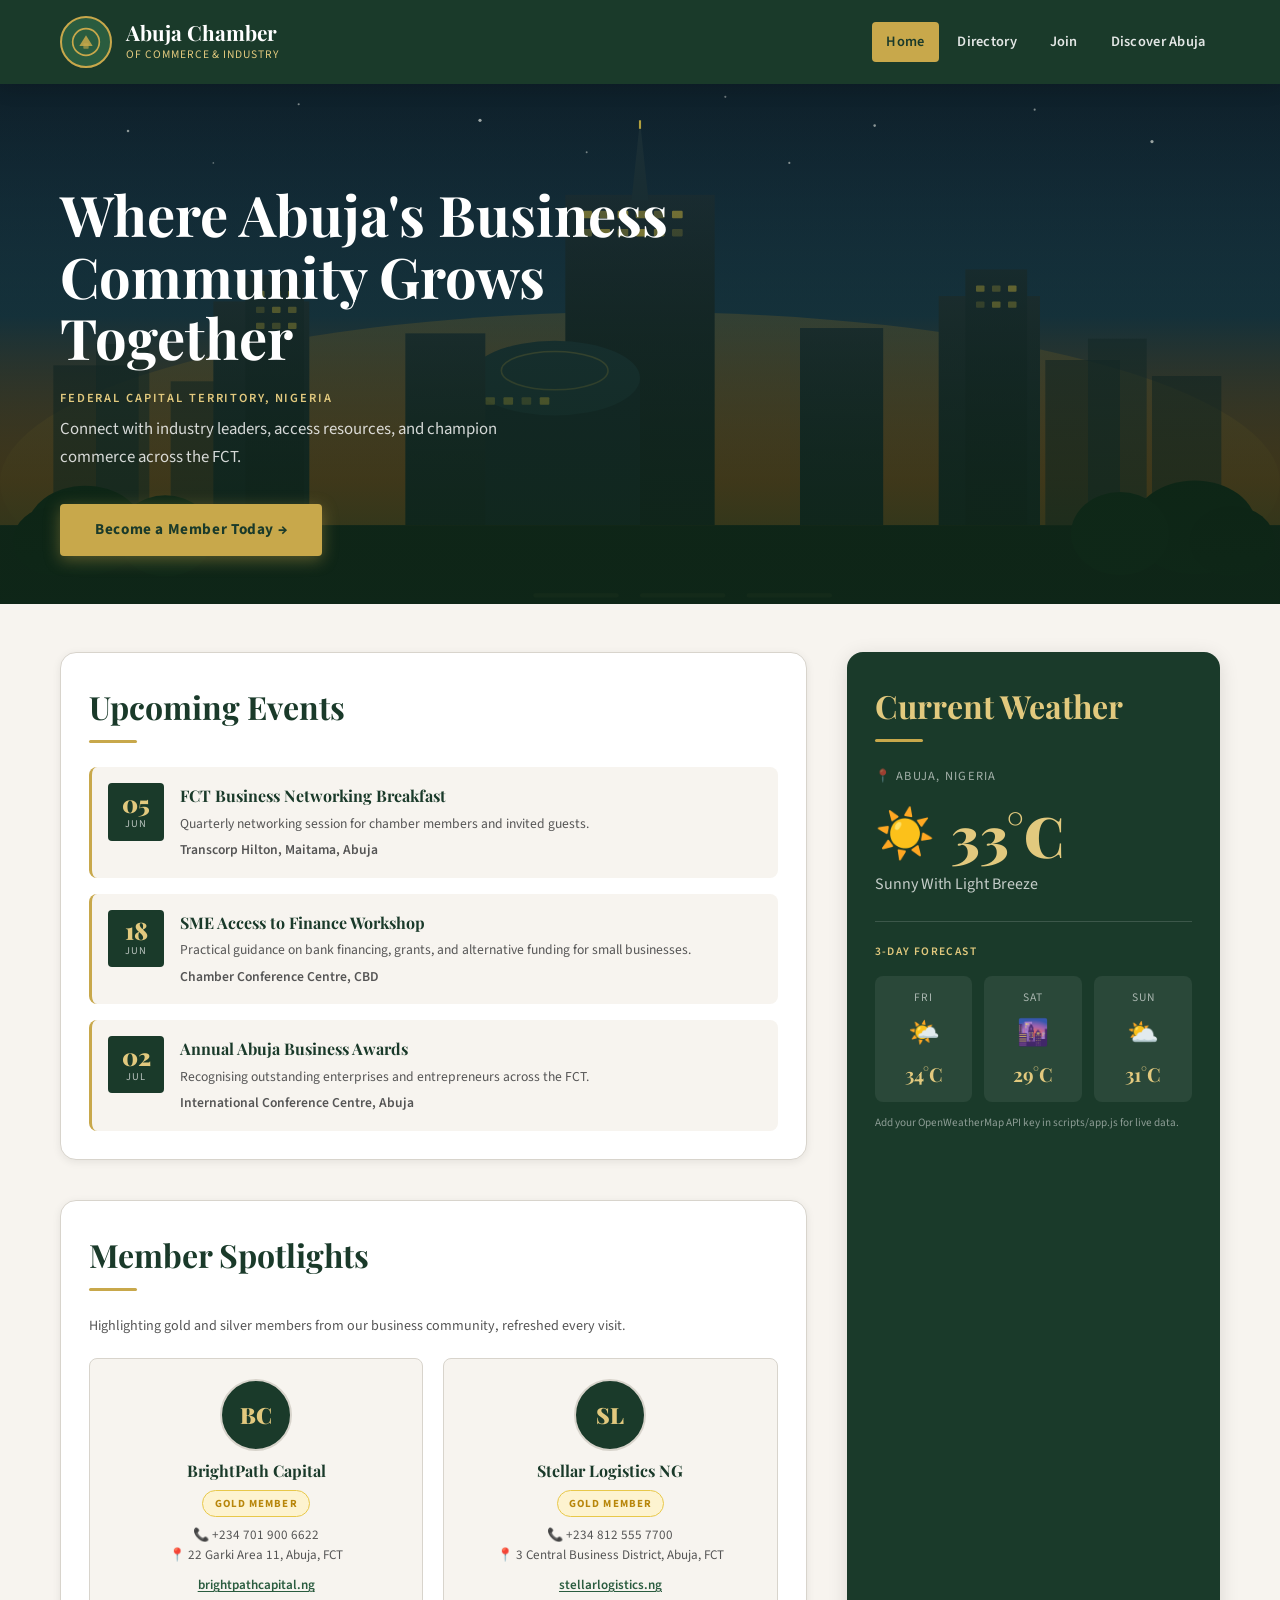
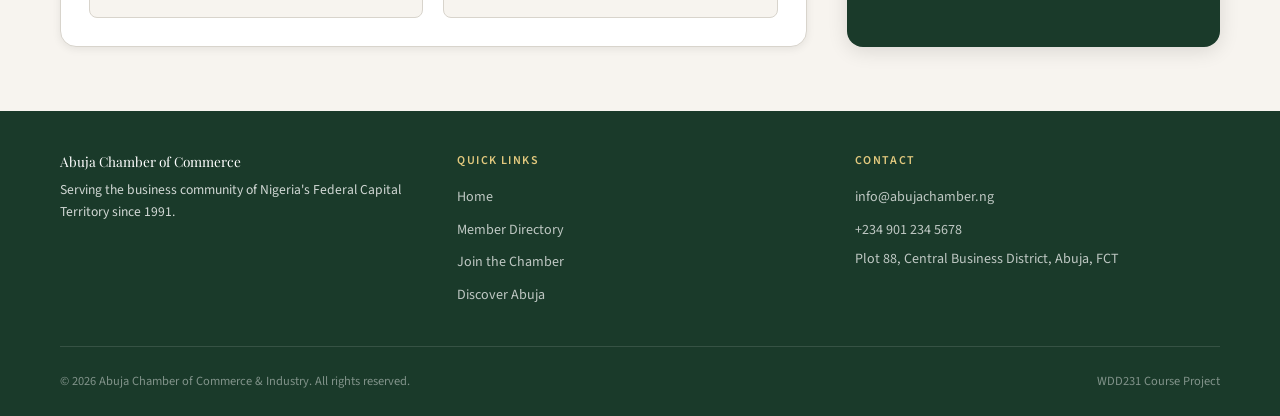
==== commit 0bb7fc25: "index.html commit" ====
--- a/chamber/index.html
+++ b/chamber/index.html
@@ -6,7 +6,7 @@
   <meta name="description" content="Welcome to the Abuja Chamber of Commerce — connecting businesses, driving growth, and building community across the Federal Capital Territory of Nigeria.">
   <meta name="author" content="Chatt Kato">
 
-  <meta property="og:title" content="Abuja Chamber of Commerce and Industry | Federal Capital Territory">
+  <meta property="og:title" content="Abuja Chamber of Commerce | Federal Capital Territory">
   <meta property="og:description" content="Connecting businesses across Abuja's Federal Capital Territory. Join Nigeria's premier business chamber today.">
   <meta property="og:type" content="website">
   <meta property="og:url" content="https://chattkato.github.io/wdd231/chamber/index.html">
@@ -55,7 +55,7 @@
       </button>
 
       <nav class="site-nav" id="main-nav" aria-label="Main navigation">
-        <ul role="list">
+        <ul>
           <li><a href="index.html" aria-current="page">Home</a></li>
           <li><a href="directory.html">Directory</a></li>
           <li><a href="join.html">Join</a></li>
@@ -95,9 +95,11 @@
             <div class="events-list">
 
               <article class="event-card">
-                <div class="event-date" aria-label="June 5">
-                  <span class="day">05</span>
-                  <span class="month">Jun</span>
+                <div class="event-date">
+                  <time datetime="2025-06-05">
+                    <span class="day">05</span>
+                    <span class="month">Jun</span>
+                  </time>
                 </div>
                 <div class="event-info">
                   <h3>FCT Business Networking Breakfast</h3>
@@ -107,9 +109,11 @@
               </article>
 
               <article class="event-card">
-                <div class="event-date" aria-label="June 18">
-                  <span class="day">18</span>
-                  <span class="month">Jun</span>
+                <div class="event-date">
+                  <time datetime="2025-06-18">
+                    <span class="day">18</span>
+                    <span class="month">Jun</span>
+                  </time>
                 </div>
                 <div class="event-info">
                   <h3>SME Access to Finance Workshop</h3>
@@ -119,9 +123,11 @@
               </article>
 
               <article class="event-card">
-                <div class="event-date" aria-label="July 2">
-                  <span class="day">02</span>
-                  <span class="month">Jul</span>
+                <div class="event-date">
+                  <time datetime="2025-07-02">
+                    <span class="day">02</span>
+                    <span class="month">Jul</span>
+                  </time>
                 </div>
                 <div class="event-info">
                   <h3>Annual Abuja Business Awards</h3>
@@ -165,7 +171,7 @@
 
         <div class="footer-col">
           <h2>Quick Links</h2>
-          <ul role="list">
+          <ul>
             <li><a href="index.html">Home</a></li>
             <li><a href="directory.html">Member Directory</a></li>
             <li><a href="join.html">Join the Chamber</a></li>
@@ -175,7 +181,7 @@
 
         <div class="footer-col">
           <h2>Contact</h2>
-          <ul role="list">
+          <ul>
             <li><a href="mailto:info@abujachamber.ng">info@abujachamber.ng</a></li>
             <li><a href="tel:+2349012345678">+234 901 234 5678</a></li>
             <li>Plot 88, Central Business District, Abuja, FCT</li>
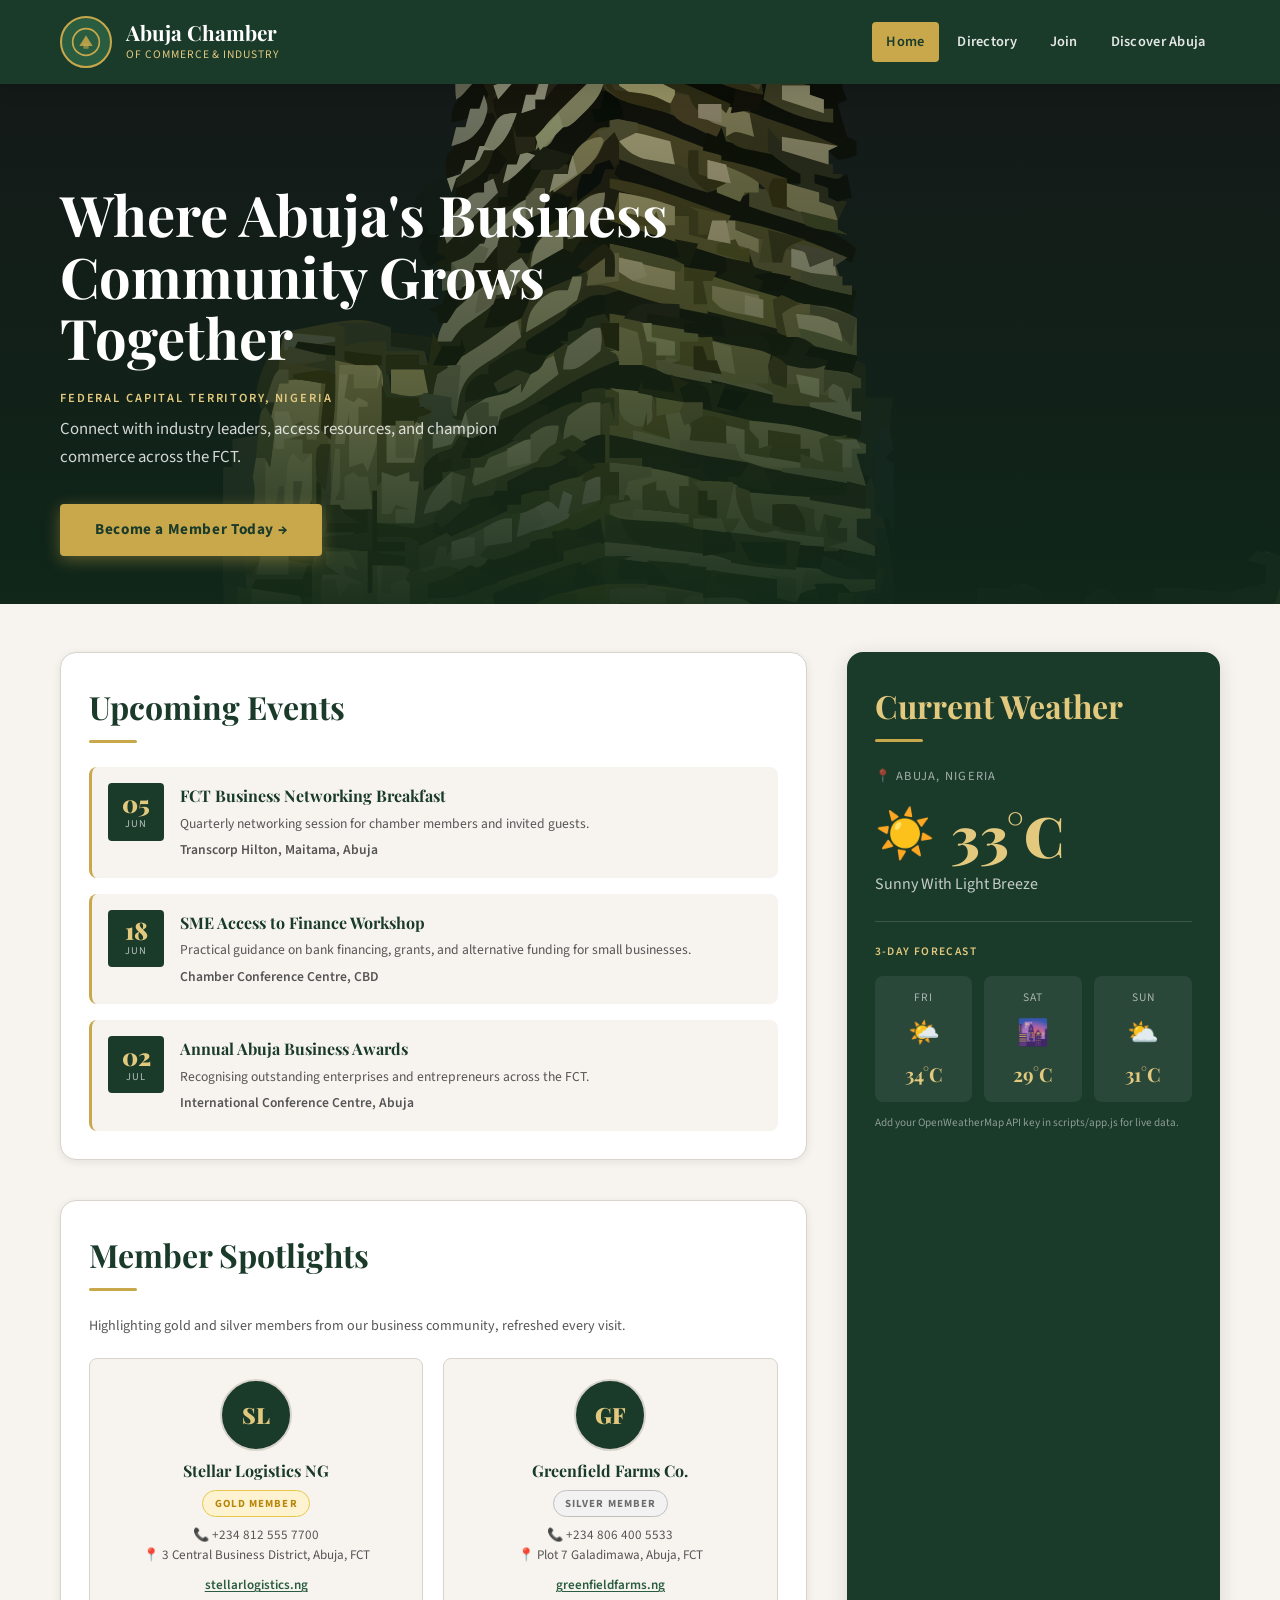
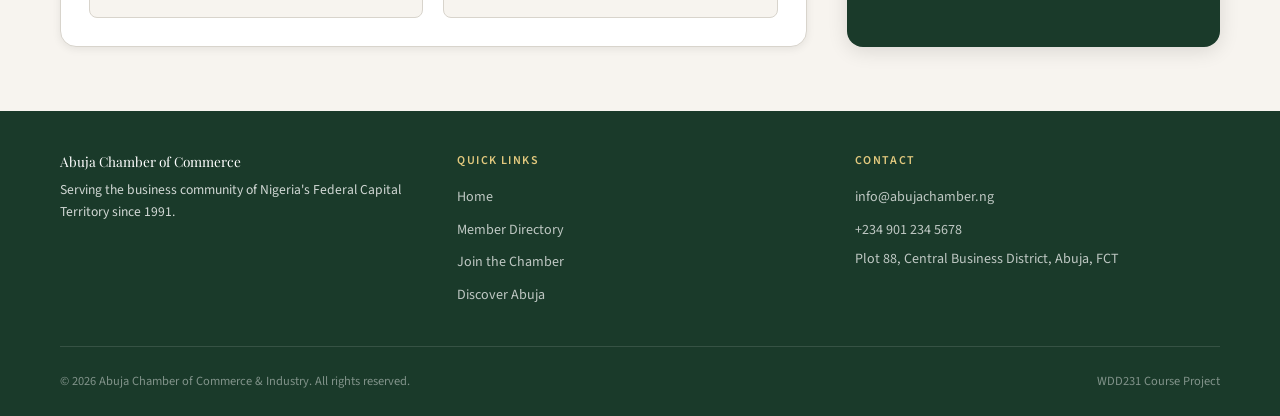
==== commit 5acdd0b9: "index.html code re-commit" ====
--- a/chamber/index.html
+++ b/chamber/index.html
@@ -196,6 +196,6 @@
     </div>
   </footer>
 
-  <script src="scripts/app.js" defer></script>
+<script src="scripts/app.js" defer></script>
 </body>
 </html>
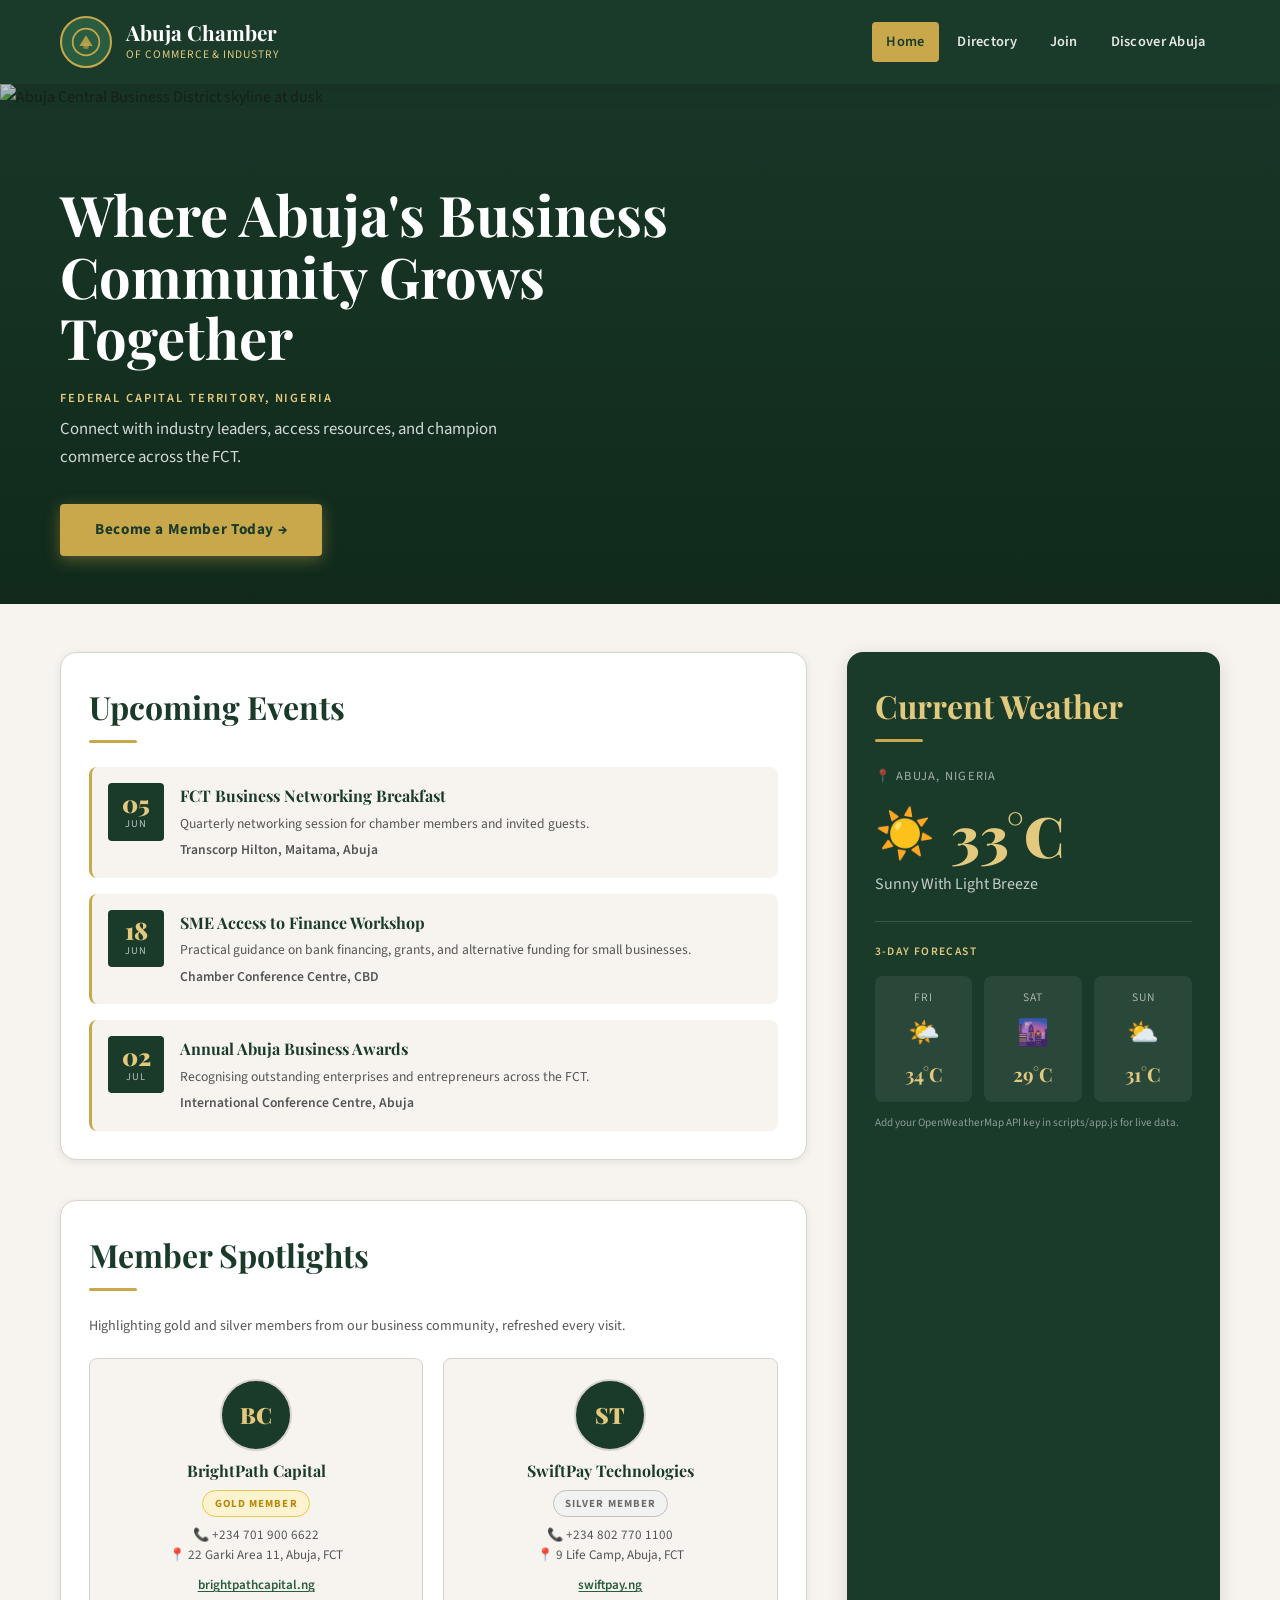
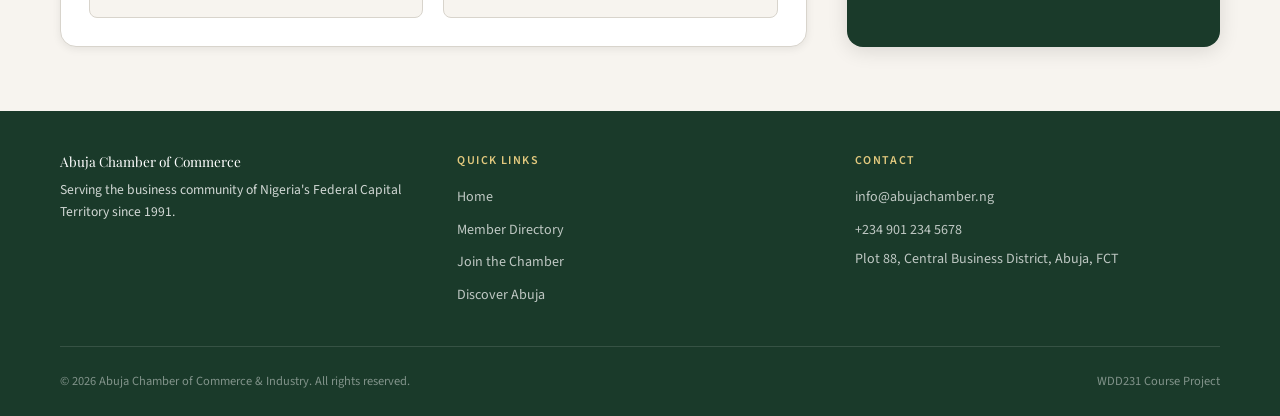
==== commit 9549ebfc: "index.html code re-commit" ====
--- a/chamber/index.html
+++ b/chamber/index.html
@@ -10,7 +10,7 @@
   <meta property="og:description" content="Connecting businesses across Abuja's Federal Capital Territory. Join Nigeria's premier business chamber today.">
   <meta property="og:type" content="website">
   <meta property="og:url" content="https://chattkato.github.io/wdd231/chamber/index.html">
-  <meta property="og:image" content="https://chattkato.github.io/wdd231/chamber/images/hero.svg">
+  <meta property="og:image" content="https://chattkato.github.io/wdd231/chamber/images/hero.jpg">
 
   <title>Home | Abuja Chamber of Commerce and Industry</title>
 
@@ -71,7 +71,7 @@
     <section class="hero" aria-label="Welcome banner">
       <img
         class="hero-image"
-        src="images/hero.svg"
+        src="images/hero.jpg"
         alt="Abuja Central Business District skyline at dusk"
         loading="eager"
         width="1200"
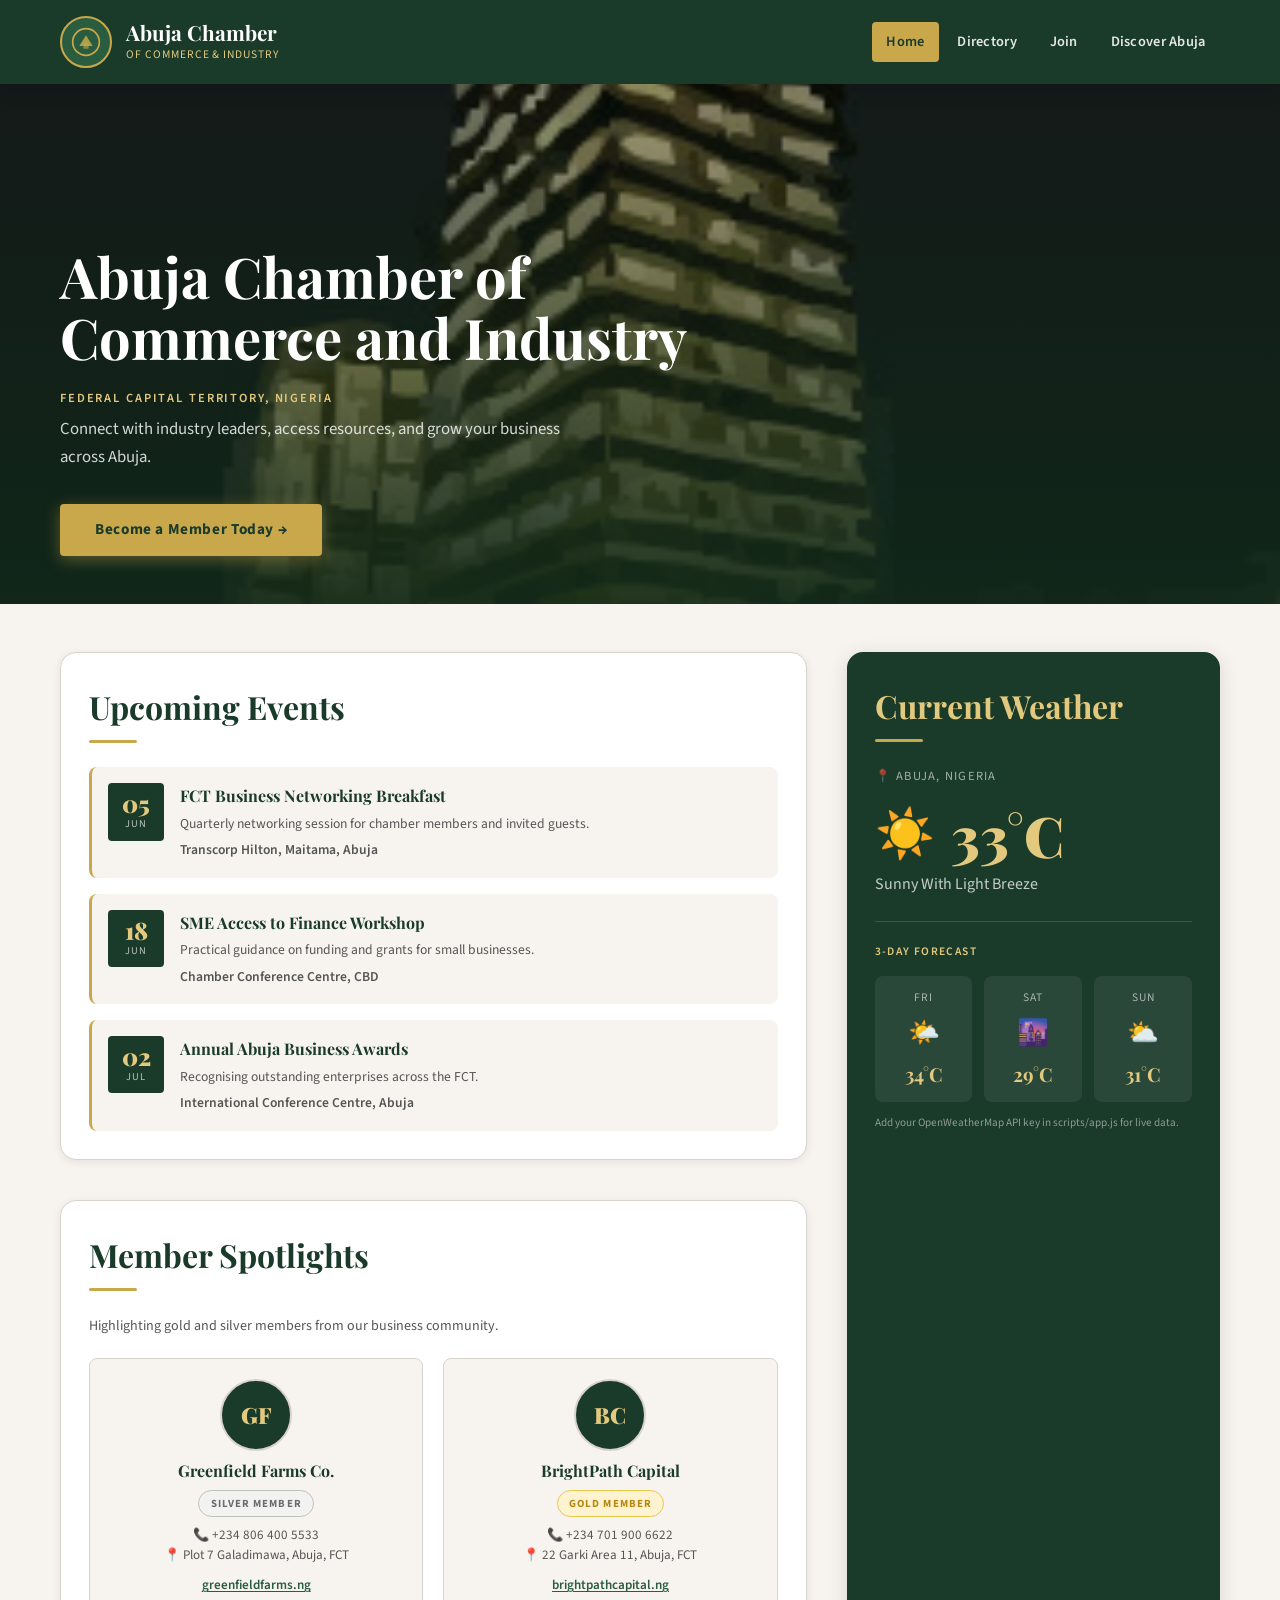
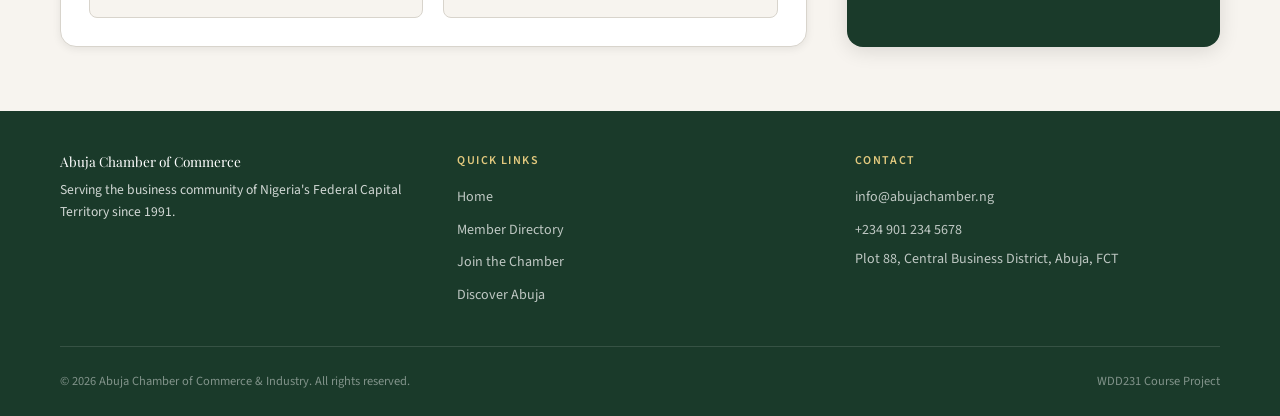
==== commit 4124706f: "index.html re-commit" ====
--- a/chamber/index.html
+++ b/chamber/index.html
@@ -3,11 +3,14 @@
 <head>
   <meta charset="UTF-8">
   <meta name="viewport" content="width=device-width, initial-scale=1.0">
-  <meta name="description" content="Welcome to the Abuja Chamber of Commerce — connecting businesses, driving growth, and building community across the Federal Capital Territory of Nigeria.">
+
+  <!-- Improved meta description (more natural) -->
+  <meta name="description" content="Welcome to the Abuja Chamber of Commerce and Industry, connecting businesses, driving growth, and supporting enterprise across Nigeria’s Federal Capital Territory.">
   <meta name="author" content="Chatt Kato">
 
-  <meta property="og:title" content="Abuja Chamber of Commerce | Federal Capital Territory">
-  <meta property="og:description" content="Connecting businesses across Abuja's Federal Capital Territory. Join Nigeria's premier business chamber today.">
+  <!-- Open Graph -->
+  <meta property="og:title" content="Abuja Chamber of Commerce and Industry">
+  <meta property="og:description" content="Connect with businesses across Abuja’s Federal Capital Territory and grow with Nigeria’s leading chamber.">
   <meta property="og:type" content="website">
   <meta property="og:url" content="https://chattkato.github.io/wdd231/chamber/index.html">
   <meta property="og:image" content="https://chattkato.github.io/wdd231/chamber/images/hero.jpg">
@@ -16,186 +19,203 @@
 
   <link rel="icon" type="image/svg+xml" href="images/favicon.svg">
 
+  <!-- Google Fonts -->
   <link rel="preconnect" href="https://fonts.googleapis.com">
   <link rel="preconnect" href="https://fonts.gstatic.com" crossorigin>
   <link href="https://fonts.googleapis.com/css2?family=Playfair+Display:wght@700;900&family=Source+Sans+3:wght@300;400;600&display=swap" rel="stylesheet">
 
+  <!-- CSS -->
   <link rel="stylesheet" href="styles/normalize.css">
   <link rel="stylesheet" href="styles/styles.css">
 </head>
+
 <body>
 
-  <header class="site-header">
-    <div class="container header-inner">
-
-      <div class="brand">
-        <div class="brand-logo" aria-hidden="true">
-          <svg viewBox="0 0 48 48" fill="none" xmlns="http://www.w3.org/2000/svg">
-            <circle cx="24" cy="24" r="20" stroke="#c8a84b" stroke-width="2.5"/>
-            <path d="M14 30 L24 14 L34 30 Z" fill="#c8a84b" opacity="0.85"/>
-            <rect x="20" y="26" width="8" height="8" rx="1" fill="#c8a84b" opacity="0.6"/>
-          </svg>
-        </div>
-        <div class="brand-text">
-          <span class="brand-name">Abuja Chamber</span>
-          <span class="brand-sub">of Commerce &amp; Industry</span>
-        </div>
-      </div>
-
-      <button
-        class="nav-toggle"
-        aria-label="Toggle navigation menu"
-        aria-expanded="false"
-        aria-controls="main-nav"
-        type="button"
-      >
-        <span></span>
-        <span></span>
-        <span></span>
-      </button>
-
-      <nav class="site-nav" id="main-nav" aria-label="Main navigation">
+<header class="site-header">
+  <div class="container header-inner">
+
+    <div class="brand">
+      <div class="brand-logo" aria-hidden="true">
+        <svg viewBox="0 0 48 48" fill="none">
+          <circle cx="24" cy="24" r="20" stroke="#c8a84b" stroke-width="2.5"/>
+          <path d="M14 30 L24 14 L34 30 Z" fill="#c8a84b" opacity="0.85"/>
+          <rect x="20" y="26" width="8" height="8" rx="1" fill="#c8a84b" opacity="0.6"/>
+        </svg>
+      </div>
+      <div class="brand-text">
+        <span class="brand-name">Abuja Chamber</span>
+        <span class="brand-sub">of Commerce &amp; Industry</span>
+      </div>
+    </div>
+
+    <button
+      class="nav-toggle"
+      aria-label="Toggle navigation menu"
+      aria-expanded="false"
+      aria-controls="main-nav"
+      type="button">
+      <span></span>
+      <span></span>
+      <span></span>
+    </button>
+
+    <nav class="site-nav" id="main-nav" aria-label="Main navigation">
+      <ul>
+        <li><a href="index.html" aria-current="page">Home</a></li>
+        <li><a href="directory.html">Directory</a></li>
+        <li><a href="join.html">Join</a></li>
+        <li><a href="discover.html">Discover Abuja</a></li>
+      </ul>
+    </nav>
+
+  </div>
+</header>
+
+<main id="main-content">
+
+  <section class="hero" aria-label="Welcome banner">
+    <img
+      class="hero-image"
+      src="images/hero.jpg"
+      alt="Abuja Central Business District skyline at dusk"
+      loading="eager"
+      width="1200"
+      height="520">
+
+    <div class="hero-overlay" aria-hidden="true"></div>
+
+    <div class="hero-content container">
+
+      <!-- ✅ FIXED H1 (matches title better) -->
+      <h1 class="hero-title">Abuja Chamber of Commerce and Industry</h1>
+
+      <p class="hero-eyebrow">Federal Capital Territory, Nigeria</p>
+      <p class="hero-subtitle">
+        Connect with industry leaders, access resources, and grow your business across Abuja.
+      </p>
+
+      <a href="join.html" class="cta-btn">Become a Member Today &rarr;</a>
+    </div>
+  </section>
+
+  <div class="home-main">
+    <div class="container">
+      <div class="home-grid">
+
+        <section class="events-section" aria-labelledby="events-heading">
+          <h2 class="section-title" id="events-heading">Upcoming Events</h2>
+
+          <div class="events-list">
+
+            <article class="event-card">
+              <div class="event-date">
+                <time datetime="2025-06-05">
+                  <span class="day">05</span>
+                  <span class="month">Jun</span>
+                </time>
+              </div>
+              <div class="event-info">
+                <h3>FCT Business Networking Breakfast</h3>
+                <p>Quarterly networking session for chamber members and invited guests.</p>
+                <p class="event-location">Transcorp Hilton, Maitama, Abuja</p>
+              </div>
+            </article>
+
+            <article class="event-card">
+              <div class="event-date">
+                <time datetime="2025-06-18">
+                  <span class="day">18</span>
+                  <span class="month">Jun</span>
+                </time>
+              </div>
+              <div class="event-info">
+                <h3>SME Access to Finance Workshop</h3>
+                <p>Practical guidance on funding and grants for small businesses.</p>
+                <p class="event-location">Chamber Conference Centre, CBD</p>
+              </div>
+            </article>
+
+            <article class="event-card">
+              <div class="event-date">
+                <time datetime="2025-07-02">
+                  <span class="day">02</span>
+                  <span class="month">Jul</span>
+                </time>
+              </div>
+              <div class="event-info">
+                <h3>Annual Abuja Business Awards</h3>
+                <p>Recognising outstanding enterprises across the FCT.</p>
+                <p class="event-location">International Conference Centre, Abuja</p>
+              </div>
+            </article>
+
+          </div>
+        </section>
+
+        <section class="weather-section" aria-labelledby="weather-heading">
+          <h2 class="section-title" id="weather-heading">Current Weather</h2>
+          <div id="weather-container" aria-live="polite">
+            <p class="weather-loading">Loading weather data&hellip;</p>
+          </div>
+        </section>
+
+        <section class="spotlight-section" aria-labelledby="spotlight-heading">
+          <h2 class="section-title" id="spotlight-heading">Member Spotlights</h2>
+          <p class="spotlight-intro">
+            Highlighting gold and silver members from our business community.
+          </p>
+          <div class="spotlight-grid" id="spotlight-grid" aria-live="polite">
+            <p class="spotlight-loading">Loading member spotlights&hellip;</p>
+          </div>
+        </section>
+
+      </div>
+    </div>
+  </div>
+
+</main>
+
+<footer class="site-footer">
+  <div class="container">
+
+    <div class="footer-grid">
+
+      <div class="footer-brand">
+        <p class="footer-brand-name">Abuja Chamber of Commerce</p>
+        <p>Serving the business community of Nigeria's Federal Capital Territory since 1991.</p>
+      </div>
+
+      <div class="footer-col">
+        <h2>Quick Links</h2>
         <ul>
-          <li><a href="index.html" aria-current="page">Home</a></li>
-          <li><a href="directory.html">Directory</a></li>
-          <li><a href="join.html">Join</a></li>
+          <li><a href="index.html">Home</a></li>
+          <li><a href="directory.html">Member Directory</a></li>
+          <li><a href="join.html">Join the Chamber</a></li>
           <li><a href="discover.html">Discover Abuja</a></li>
         </ul>
-      </nav>
-
-    </div>
-  </header>
-
-  <main id="main-content">
-
-    <section class="hero" aria-label="Welcome banner">
-      <img
-        class="hero-image"
-        src="images/hero.jpg"
-        alt="Abuja Central Business District skyline at dusk"
-        loading="eager"
-        width="1200"
-        height="520"
-      >
-      <div class="hero-overlay" aria-hidden="true"></div>
-      <div class="hero-content container">
-        <h1 class="hero-title">Where Abuja's Business Community Grows Together</h1>
-        <p class="hero-eyebrow">Federal Capital Territory, Nigeria</p>
-        <p class="hero-subtitle">Connect with industry leaders, access resources, and champion commerce across the FCT.</p>
-        <a href="join.html" class="cta-btn">Become a Member Today &rarr;</a>
-      </div>
-    </section>
-
-    <div class="home-main">
-      <div class="container">
-        <div class="home-grid">
-
-          <section class="events-section" aria-labelledby="events-heading">
-            <h2 class="section-title" id="events-heading">Upcoming Events</h2>
-            <div class="events-list">
-
-              <article class="event-card">
-                <div class="event-date">
-                  <time datetime="2025-06-05">
-                    <span class="day">05</span>
-                    <span class="month">Jun</span>
-                  </time>
-                </div>
-                <div class="event-info">
-                  <h3>FCT Business Networking Breakfast</h3>
-                  <p>Quarterly networking session for chamber members and invited guests.</p>
-                  <p class="event-location">Transcorp Hilton, Maitama, Abuja</p>
-                </div>
-              </article>
-
-              <article class="event-card">
-                <div class="event-date">
-                  <time datetime="2025-06-18">
-                    <span class="day">18</span>
-                    <span class="month">Jun</span>
-                  </time>
-                </div>
-                <div class="event-info">
-                  <h3>SME Access to Finance Workshop</h3>
-                  <p>Practical guidance on bank financing, grants, and alternative funding for small businesses.</p>
-                  <p class="event-location">Chamber Conference Centre, CBD</p>
-                </div>
-              </article>
-
-              <article class="event-card">
-                <div class="event-date">
-                  <time datetime="2025-07-02">
-                    <span class="day">02</span>
-                    <span class="month">Jul</span>
-                  </time>
-                </div>
-                <div class="event-info">
-                  <h3>Annual Abuja Business Awards</h3>
-                  <p>Recognising outstanding enterprises and entrepreneurs across the FCT.</p>
-                  <p class="event-location">International Conference Centre, Abuja</p>
-                </div>
-              </article>
-
-            </div>
-          </section>
-
-          <section class="weather-section" aria-labelledby="weather-heading">
-            <h2 class="section-title" id="weather-heading">Current Weather</h2>
-            <div id="weather-container" aria-live="polite">
-              <p class="weather-loading">Loading weather data&hellip;</p>
-            </div>
-          </section>
-
-          <section class="spotlight-section" aria-labelledby="spotlight-heading">
-            <h2 class="section-title" id="spotlight-heading">Member Spotlights</h2>
-            <p class="spotlight-intro">Highlighting gold and silver members from our business community, refreshed every visit.</p>
-            <div class="spotlight-grid" id="spotlight-grid" aria-live="polite">
-              <p class="spotlight-loading">Loading member spotlights&hellip;</p>
-            </div>
-          </section>
-
-        </div>
-      </div>
-    </div>
-
-  </main>
-
-  <footer class="site-footer">
-    <div class="container">
-      <div class="footer-grid">
-
-        <div class="footer-brand">
-          <p class="footer-brand-name">Abuja Chamber of Commerce</p>
-          <p>Serving the business community of Nigeria's Federal Capital Territory since 1991.</p>
-        </div>
-
-        <div class="footer-col">
-          <h2>Quick Links</h2>
-          <ul>
-            <li><a href="index.html">Home</a></li>
-            <li><a href="directory.html">Member Directory</a></li>
-            <li><a href="join.html">Join the Chamber</a></li>
-            <li><a href="discover.html">Discover Abuja</a></li>
-          </ul>
-        </div>
-
-        <div class="footer-col">
-          <h2>Contact</h2>
-          <ul>
-            <li><a href="mailto:info@abujachamber.ng">info@abujachamber.ng</a></li>
-            <li><a href="tel:+2349012345678">+234 901 234 5678</a></li>
-            <li>Plot 88, Central Business District, Abuja, FCT</li>
-          </ul>
-        </div>
-
-      </div>
-      <div class="footer-bottom">
-        <p>&copy; <span id="current-year"></span> Abuja Chamber of Commerce &amp; Industry. All rights reserved.</p>
-        <p>WDD231 Course Project</p>
-      </div>
-    </div>
-  </footer>
-
+      </div>
+
+      <div class="footer-col">
+        <h2>Contact</h2>
+        <ul>
+          <li><a href="mailto:info@abujachamber.ng">info@abujachamber.ng</a></li>
+          <li><a href="tel:+2349012345678">+234 901 234 5678</a></li>
+          <li>Plot 88, Central Business District, Abuja, FCT</li>
+        </ul>
+      </div>
+
+    </div>
+
+    <div class="footer-bottom">
+      <p>&copy; <span id="current-year"></span> Abuja Chamber of Commerce &amp; Industry. All rights reserved.</p>
+      <p>WDD231 Course Project</p>
+    </div>
+
+  </div>
+</footer>
+
+<!-- ✅ KEEP ONLY if file exists -->
 <script src="scripts/app.js" defer></script>
+
 </body>
 </html>
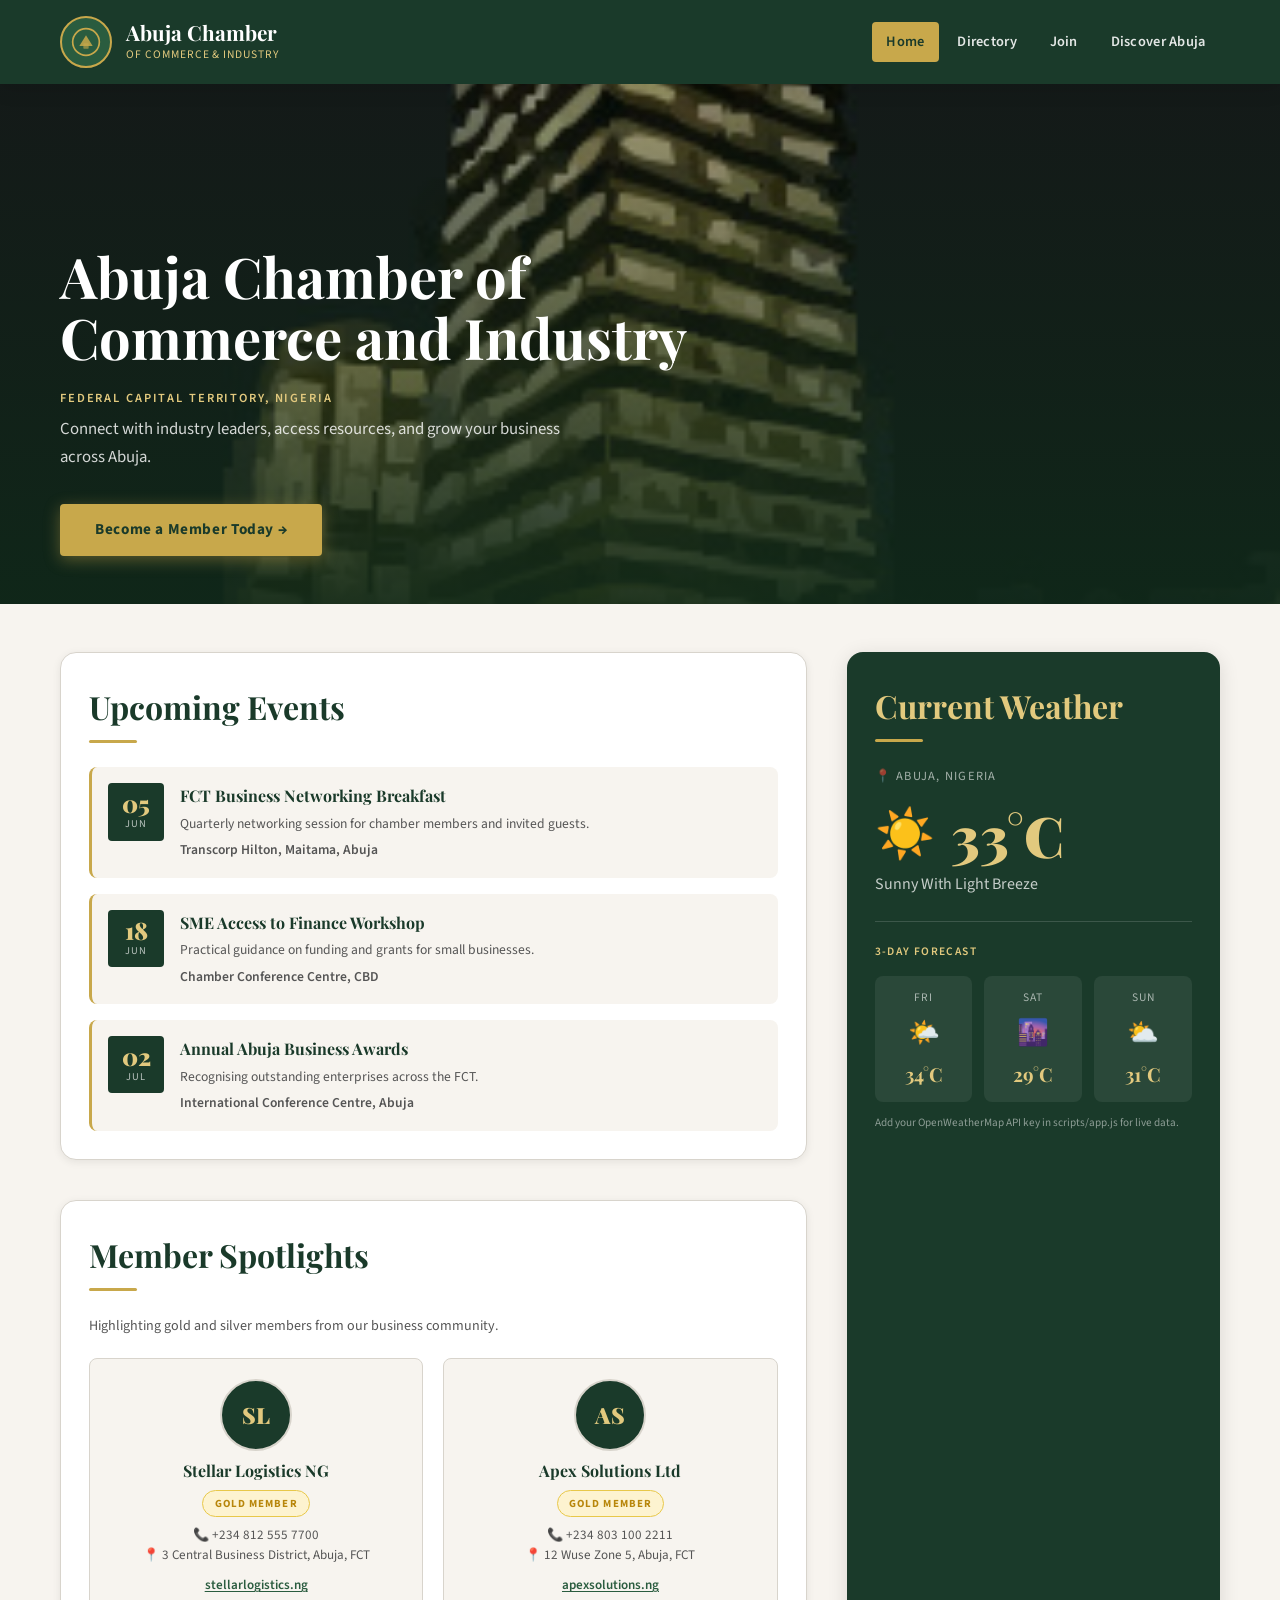
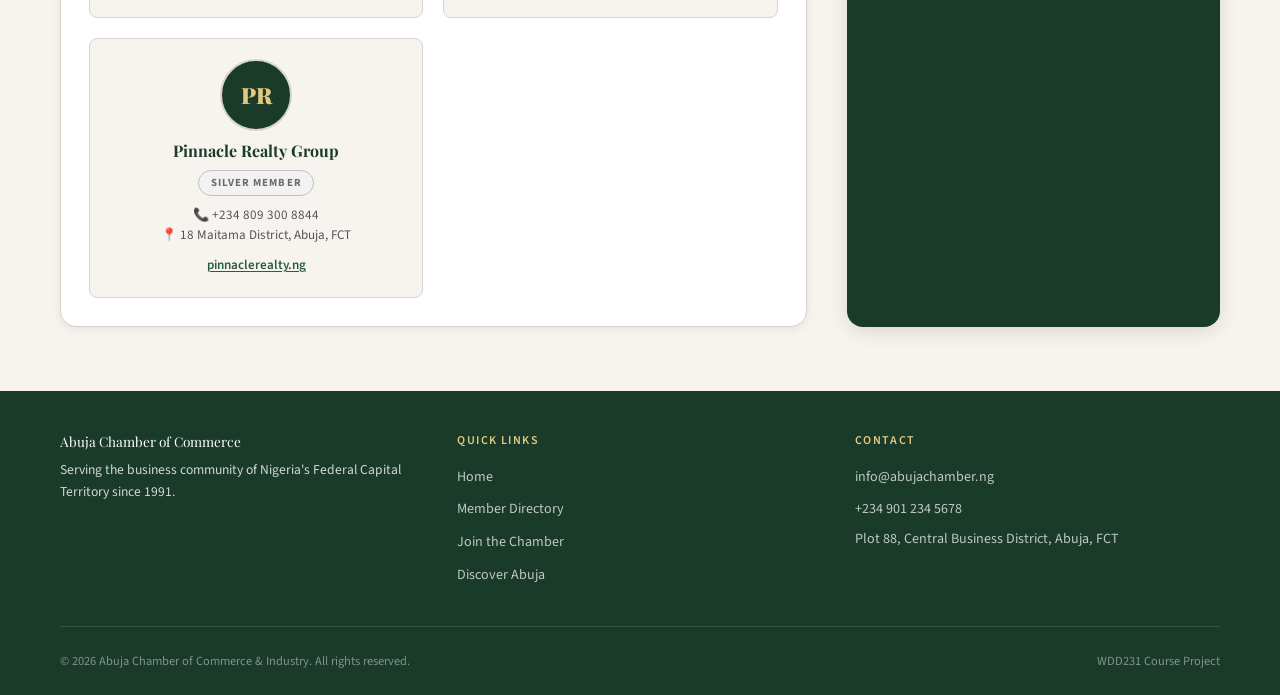
==== commit 570f4c0b: "statement Commit" ====
--- a/chamber/index.html
+++ b/chamber/index.html
@@ -5,7 +5,7 @@
   <meta name="viewport" content="width=device-width, initial-scale=1.0">
 
   <!-- Improved meta description (more natural) -->
-  <meta name="description" content="Welcome to the Abuja Chamber of Commerce and Industry, connecting businesses, driving growth, and supporting enterprise across Nigeria’s Federal Capital Territory.">
+  <meta name="description" content="Welcome to the Abuja Chamber of Commerce and Industry, connecting businesses, driving growth, and supporting enterprise across Nigeria’s Federal Capital.">
   <meta name="author" content="Chatt Kato">
 
   <!-- Open Graph -->
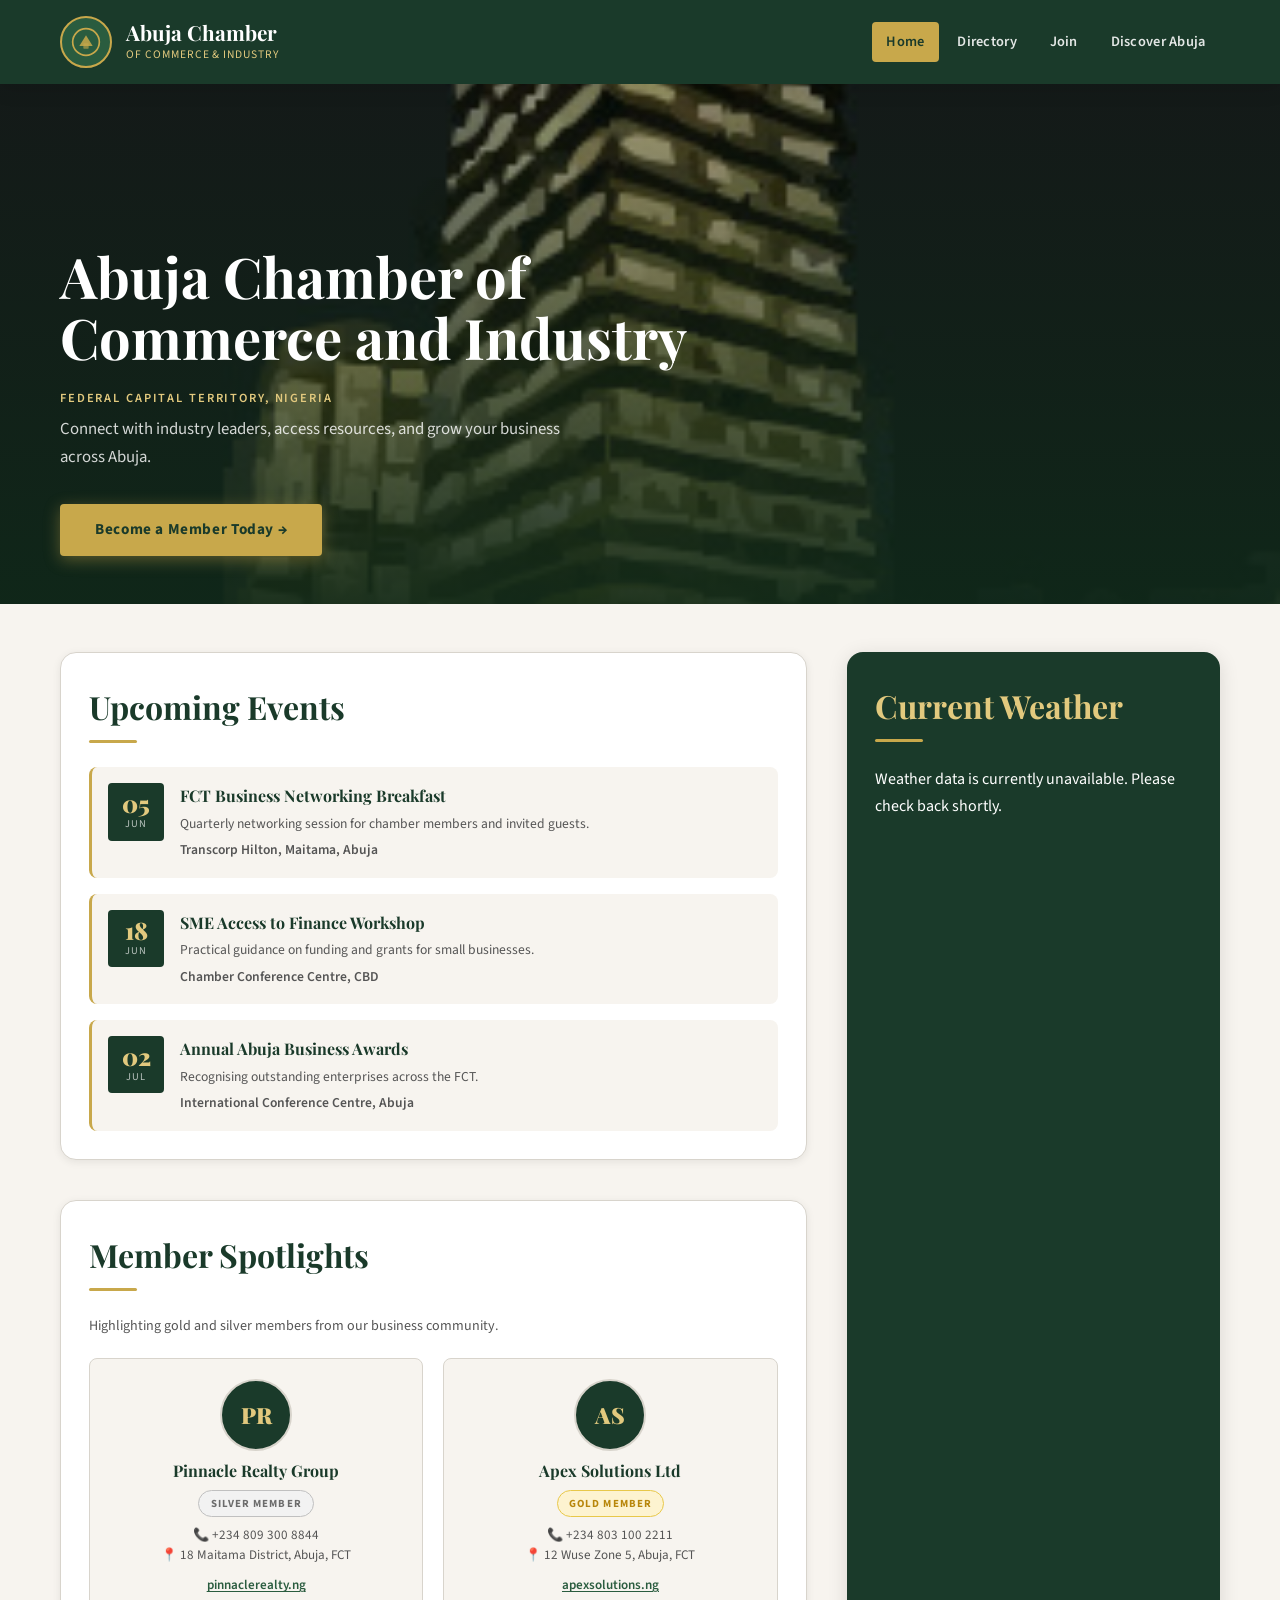
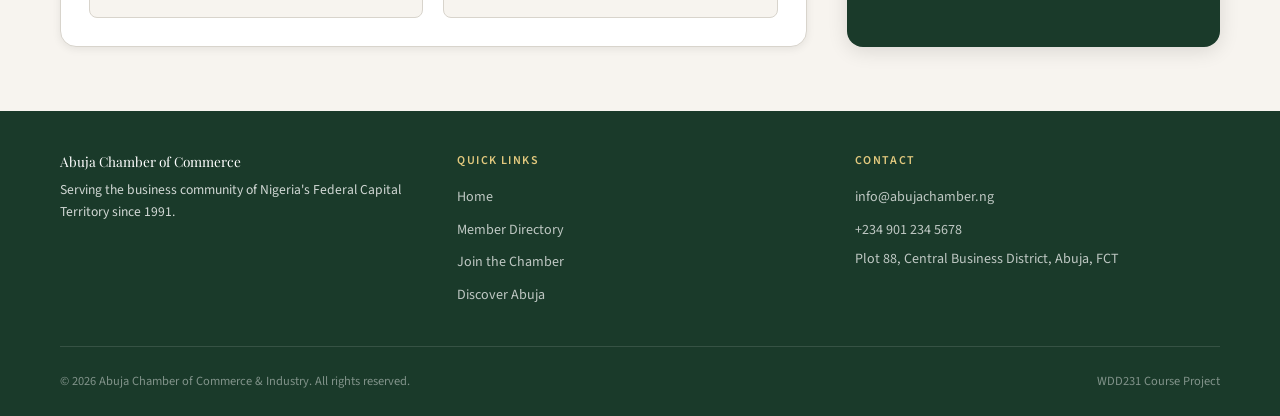
==== commit 4ced0e0d: "wk 3 re-commit" ====
--- a/chamber/index.html
+++ b/chamber/index.html
@@ -4,13 +4,12 @@
   <meta charset="UTF-8">
   <meta name="viewport" content="width=device-width, initial-scale=1.0">
 
-  <!-- Improved meta description (more natural) -->
-  <meta name="description" content="Welcome to the Abuja Chamber of Commerce and Industry, connecting businesses, driving growth, and supporting enterprise across Nigeria’s Federal Capital.">
+  <meta name="description" content="Welcome to the Abuja Chamber of Commerce and Industry, connecting businesses, driving growth, and supporting enterprise across Nigeria's Federal Capital.">
   <meta name="author" content="Chatt Kato">
 
   <!-- Open Graph -->
-  <meta property="og:title" content="Abuja Chamber of Commerce and Industry">
-  <meta property="og:description" content="Connect with businesses across Abuja’s Federal Capital Territory and grow with Nigeria’s leading chamber.">
+  <meta property="og:title" content="Abuja Chamber of Commerce and Industry — FCT">
+  <meta property="og:description" content="Connect with businesses across Abuja's Federal Capital Territory and grow with Nigeria's leading chamber.">
   <meta property="og:type" content="website">
   <meta property="og:url" content="https://chattkato.github.io/wdd231/chamber/index.html">
   <meta property="og:image" content="https://chattkato.github.io/wdd231/chamber/images/hero.jpg">
@@ -27,6 +26,9 @@
   <!-- CSS -->
   <link rel="stylesheet" href="styles/normalize.css">
   <link rel="stylesheet" href="styles/styles.css">
+
+  <!-- JavaScript -->
+  <script src="scripts/app.js" defer></script>
 </head>
 
 <body>
@@ -85,15 +87,11 @@
     <div class="hero-overlay" aria-hidden="true"></div>
 
     <div class="hero-content container">
-
-      <!-- ✅ FIXED H1 (matches title better) -->
       <h1 class="hero-title">Abuja Chamber of Commerce and Industry</h1>
-
       <p class="hero-eyebrow">Federal Capital Territory, Nigeria</p>
       <p class="hero-subtitle">
         Connect with industry leaders, access resources, and grow your business across Abuja.
       </p>
-
       <a href="join.html" class="cta-btn">Become a Member Today &rarr;</a>
     </div>
   </section>
@@ -214,8 +212,5 @@
   </div>
 </footer>
 
-<!-- ✅ KEEP ONLY if file exists -->
-<script src="scripts/app.js" defer></script>
-
 </body>
 </html>
--- a/chamber/styles/styles.css
+++ b/chamber/styles/styles.css
@@ -806,4 +806,110 @@
   .site-nav a { padding: 0.75rem 1rem; }
 
   .site-header { position: relative; }
+
+
+  /* ── Weather contrast fixes (WCAG AA) ── */
+.weather-location {
+  color: #1a1a1a;
+  font-weight: 600;
+}
+
+.weather-temp {
+  color: #0d3b2e;
+  font-size: 2.2rem;
+  font-weight: 700;
+  line-height: 1;
+}
+
+.weather-desc {
+  color: #1a1a1a;
+  font-size: 1rem;
+}
+
+.weather-current {
+  display: flex;
+  align-items: center;
+  gap: 0.5rem;
+  margin: 0.75rem 0;
+}
+
+.weather-temp-block {
+  display: flex;
+  flex-direction: column;
+  gap: 0.25rem;
+}
+
+.weather-details {
+  list-style: none;
+  padding: 0;
+  margin: 0.5rem 0;
+  display: flex;
+  flex-direction: column;
+  gap: 0.3rem;
+  font-size: 0.9rem;
+  color: #1a1a1a;
+}
+
+.weather-details strong {
+  color: #0d3b2e;
+}
+
+.weather-divider {
+  border: none;
+  border-top: 1px solid #cccccc;
+  margin: 1rem 0;
+}
+
+.forecast-title {
+  font-weight: 600;
+  color: #1a1a1a;
+  margin-bottom: 0.5rem;
+  font-size: 0.9rem;
+  text-transform: uppercase;
+  letter-spacing: 0.05em;
+}
+
+.forecast-grid {
+  display: flex;
+  gap: 0.5rem;
+}
+
+.forecast-day {
+  flex: 1;
+  display: flex;
+  flex-direction: column;
+  align-items: center;
+  gap: 0.2rem;
+  background: #f0f4f2;
+  border-radius: 8px;
+  padding: 0.5rem 0.25rem;
+}
+
+.forecast-day-name {
+  font-size: 0.8rem;
+  font-weight: 600;
+  color: #0d3b2e;
+  text-transform: uppercase;
+}
+
+.forecast-day-icon {
+  display: block;
+}
+
+.forecast-day-temp {
+  font-size: 0.9rem;
+  font-weight: 700;
+  color: #1a1a1a;
+}
+
+.weather-loading,
+.weather-unavailable {
+  color: #1a1a1a;
+  font-size: 0.95rem;
+  padding: 1rem 0;
+}
+
+.weather-icon {
+  display: block;
+}
 }
